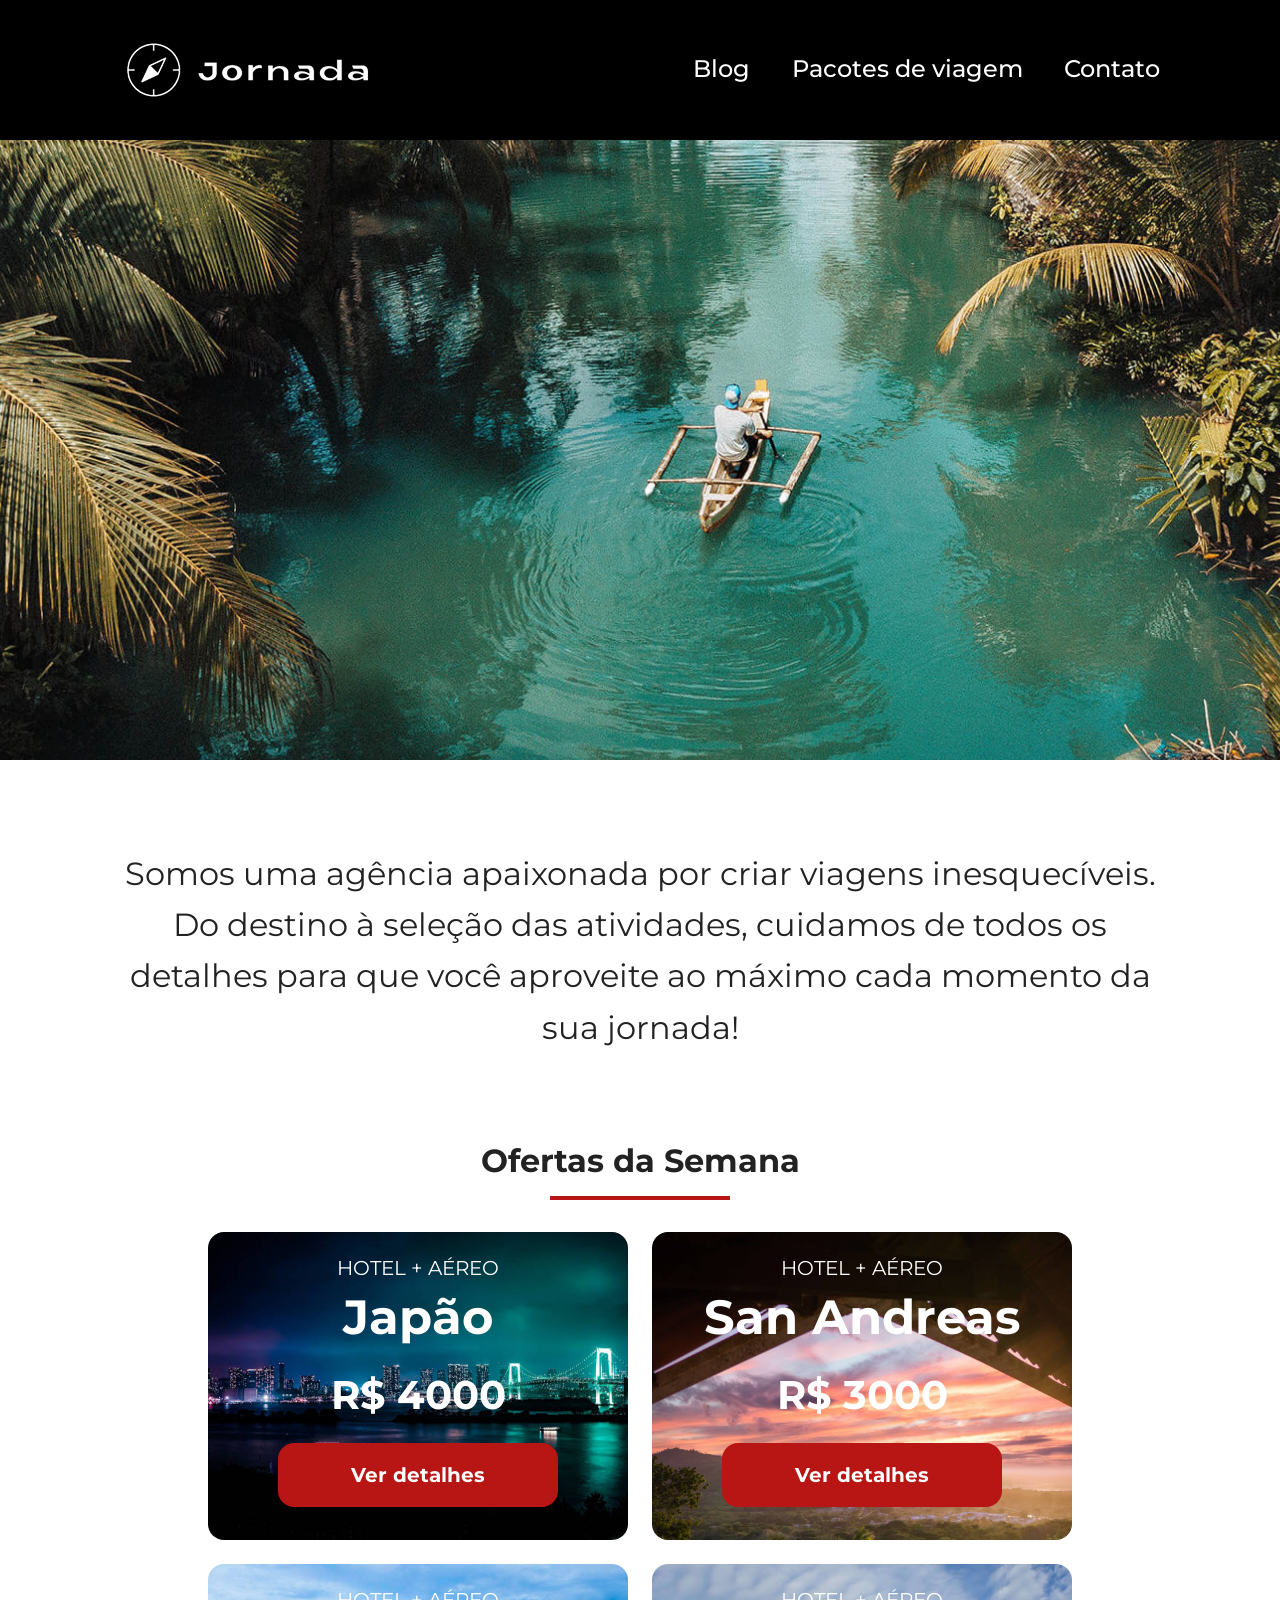
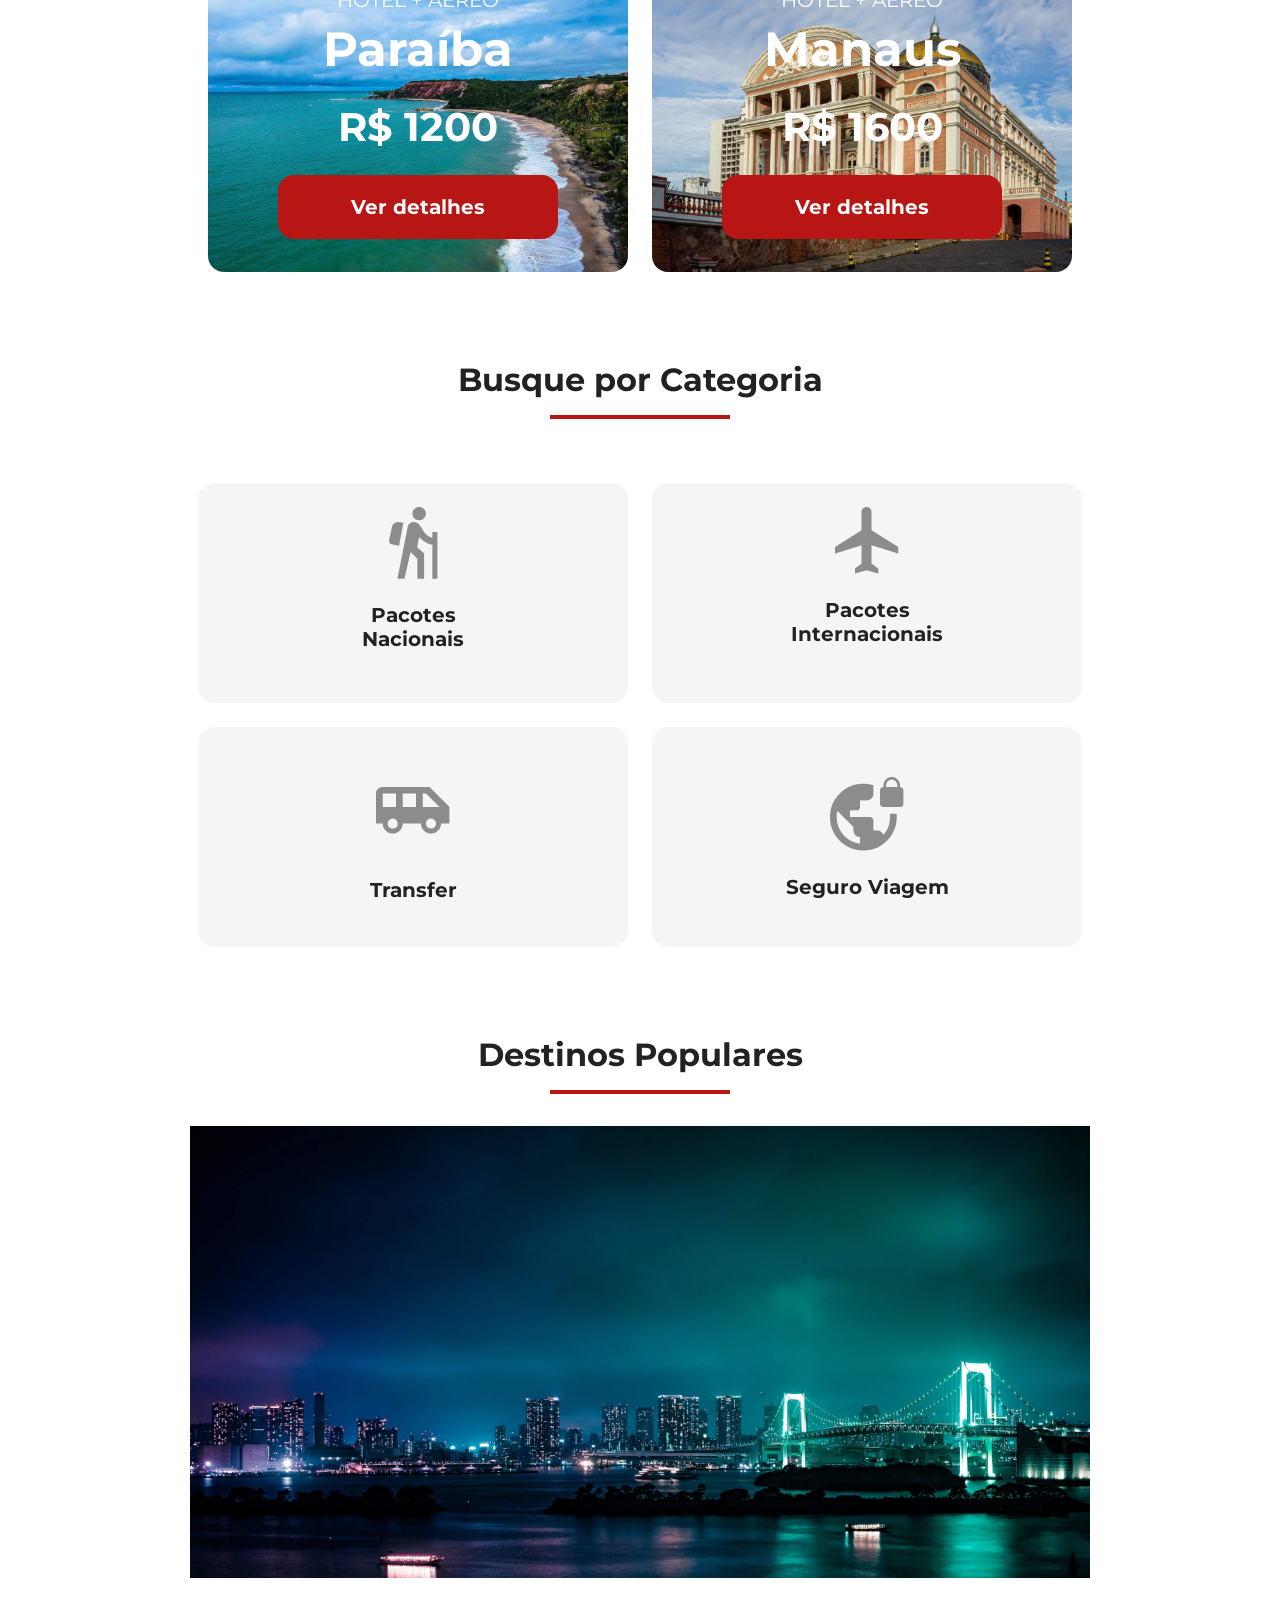
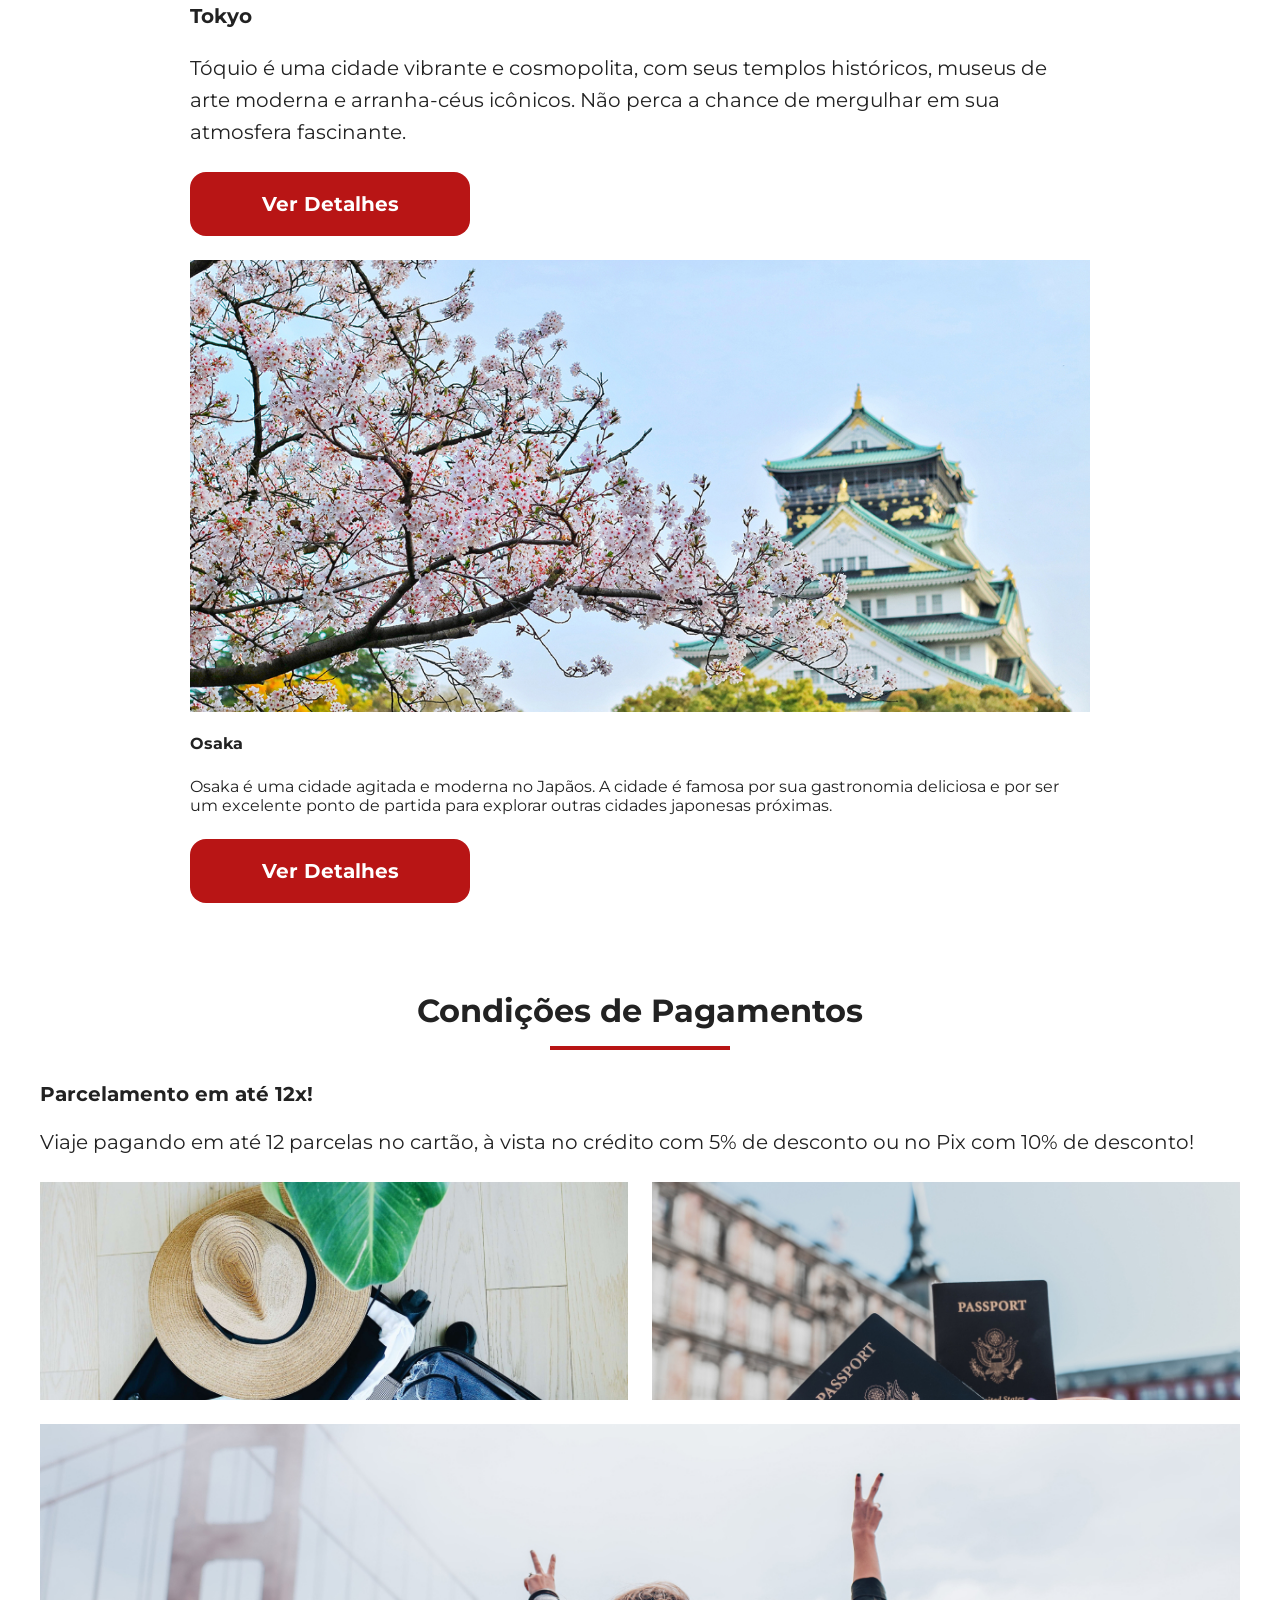
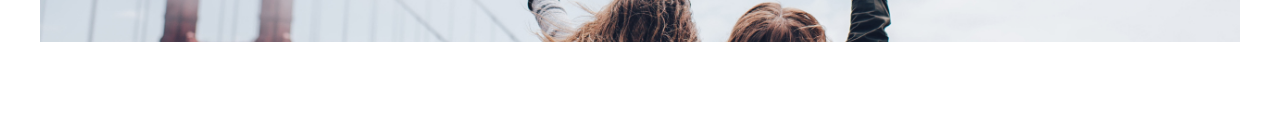
==== index.html @ da696dd9 "Finaliza sessao de pagamentos" ====
<!doctype html>
<html lang="pt-BR">
  <head>
    <meta charset="UTF-8" />
    <meta name="viewport" content="width=device-width, initial-scale=1.0" />
    <link rel="stylesheet" href="css/style.css" />
    <title>Jornada Viagens</title>
  </head>
  <body>
    <header class="main-header">
      <a class="logo" href="index.html" title="Voltar para a página inicial">
        <img
          class="img-mobile"
          src="img/bussola-jornada-branco.png"
          alt="Bussola do logo Jornada Viagens na cor branca"
        />
        <img
          class="img-desktop"
          src="img/bussola-texto-jornada-branco.png"
          alt="Logo Jornada Viagens na cor branca"
        />
      </a>
      <div class="navigation-menu">
        <label for="menu">
          <img src="img/menu.png" alt="Menu" />
        </label>
        <input type="checkbox" name="openMenu" id="menu" hidden />
        <nav>
          <ul class="list-links">
            <li>
              <a href="blog.html" target="_blank" title="Acessar Blog">Blog</a>
            </li>
            <li>
              <a
                href="pacotes.html"
                target="_blank"
                title="Acessar pacotes de viagem"
                >Pacotes de viagem</a
              >
            </li>
            <li>
              <a href="contato.html" target="_blank" title="Acessar Contato"
                >Contato</a
              >
            </li>
          </ul>
        </nav>
      </div>
    </header>
    <section class="hero">
      <div class="hero-img"></div>
      <h2>
        Somos uma agência apaixonada por criar viagens inesquecíveis. Do destino
        à seleção das atividades, cuidamos de todos os detalhes para que você
        aproveite ao máximo cada momento da sua jornada!
      </h2>
    </section>
    <section class="offers">
      <div class="section-title">
        <h2>Ofertas da Semana</h2>
        <hr />
      </div>
      <div class="offers-card">
        <article class="card japao">
          <header>
            <p>hotel + aéreo</p>
            <h3>Japão <br /><span>R$ 4000</span></h3>
          </header>
          <footer>
            <a href="#" class="button">Ver detalhes</a>
          </footer>
        </article>
        <article class="card san-andreas">
          <header>
            <p>hotel + aéreo</p>
            <h3>San Andreas <br /><span>R$ 3000</span></h3>
          </header>
          <footer>
            <a href="#" class="button">Ver detalhes</a>
          </footer>
        </article>
        <article class="card paraiba">
          <header>
            <p>hotel + aéreo</p>
            <h3>Paraíba <br /><span>R$ 1200</span></h3>
          </header>
          <footer>
            <a href="#" class="button">Ver detalhes</a>
          </footer>
        </article>
        <article class="card manaus">
          <header>
            <p>hotel + aéreo</p>
            <h3>Manaus <br /><span>R$ 1600</span></h3>
          </header>
          <footer>
            <a href="#" class="button">Ver detalhes</a>
          </footer>
        </article>
      </div>
    </section>
    <section class="categories">
      <div class="section-title">
        <h2>Busque por Categoria</h2>
        <hr />
      </div>
      <div class="categories-card">
        <a
          href="#"
          class="card"
          target="_blank"
          title="Busque pela categoria Pacotes Nacionais"
        >
          <img
            src="img/card-pacotes-nacionais.png"
            alt="Pessoa fazendo tracking"
          />
          <h3 class="content-title">Pacotes <br />Nacionais</h3>
        </a>
        <a
          href="#"
          class="card"
          target="_blank"
          title="Busque pela categoria Pacotes Internacionais"
        >
          <img src="img/card-pacotes-internacionais.png" alt="" />
          <h3 class="content-title">Pacotes <br />Internacionais</h3>
        </a>
        <a
          href="#"
          class="card single-line transfer"
          target="_blank"
          title="Busque pela categoria Transfer"
        >
          <img src="img/card-transfer.png" alt="" />
          <h3 class="content-title">Transfer</h3>
        </a>
        <a
          href="#"
          class="card single-line"
          target="_blank"
          title="Busque pela categoria Seguro Viagem"
        >
          <img src="img/card-seguro-viagem.png" alt="" />
          <h3 class="content-title">Seguro Viagem</h3>
        </a>
      </div>
    </section>
    <section class="destinations">
      <div class="section-title">
        <h2>Destinos Populares</h2>
        <hr />
      </div>
      <div class="destination-items">
        <article class="item tokyo">
          <header>
            <div class="img-item"></div>
            <h4 class="content-title">Tokyo</h4>
          </header>
          <p class="content-text">
            Tóquio é uma cidade vibrante e cosmopolita, com seus templos
            históricos, museus de arte moderna e arranha-céus icônicos. Não
            perca a chance de mergulhar em sua atmosfera fascinante.
          </p>
          <footer>
            <a
              href="#"
              class="button"
              target="_blank"
              title="Veja mais detalhesa aqui"
              >Ver Detalhes</a
            >
          </footer>
        </article>
        <article class="item osaka">
          <header>
            <div class="img-item"></div>
            <h4>Osaka</h4>
          </header>
          <p>
            Osaka é uma cidade agitada e moderna no Japãos. A cidade é famosa
            por sua gastronomia deliciosa e por ser um excelente ponto de
            partida para explorar outras cidades japonesas próximas.
          </p>
          <footer>
            <a
              href="#"
              class="button"
              target="_blank"
              title="Veja mais detalhesa aqui"
              >Ver Detalhes</a
            >
          </footer>
        </article>
      </div>
    </section>
    <section class="payments">
      <div class="section-title">
        <h2>Condições de Pagamentos</h2>
        <hr />
      </div>
      <div class="content-container">
        <div class="text-content">
          <h3 class="content-title">Parcelamento em até 12x!</h3>
          <p class="content-text">
            Viaje pagando em até 12 parcelas no cartão, à vista no crédito com
            5% de desconto ou no Pix com 10% de desconto!
          </p>
        </div>
        <div class="image-gallery">
          <div class="image first"></div>
          <div class="image second"></div>
          <div class="image thirdy colspan-2"></div>
        </div>
      </div>
    </section>
  </body>
</html>
---- css/style.css ----
@import url(global.css);
@import url(header.css);
@import url(hero.css);
@import url(offers.css);
@import url(category.css);
@import url(destination.css);
@import url(payments.css);
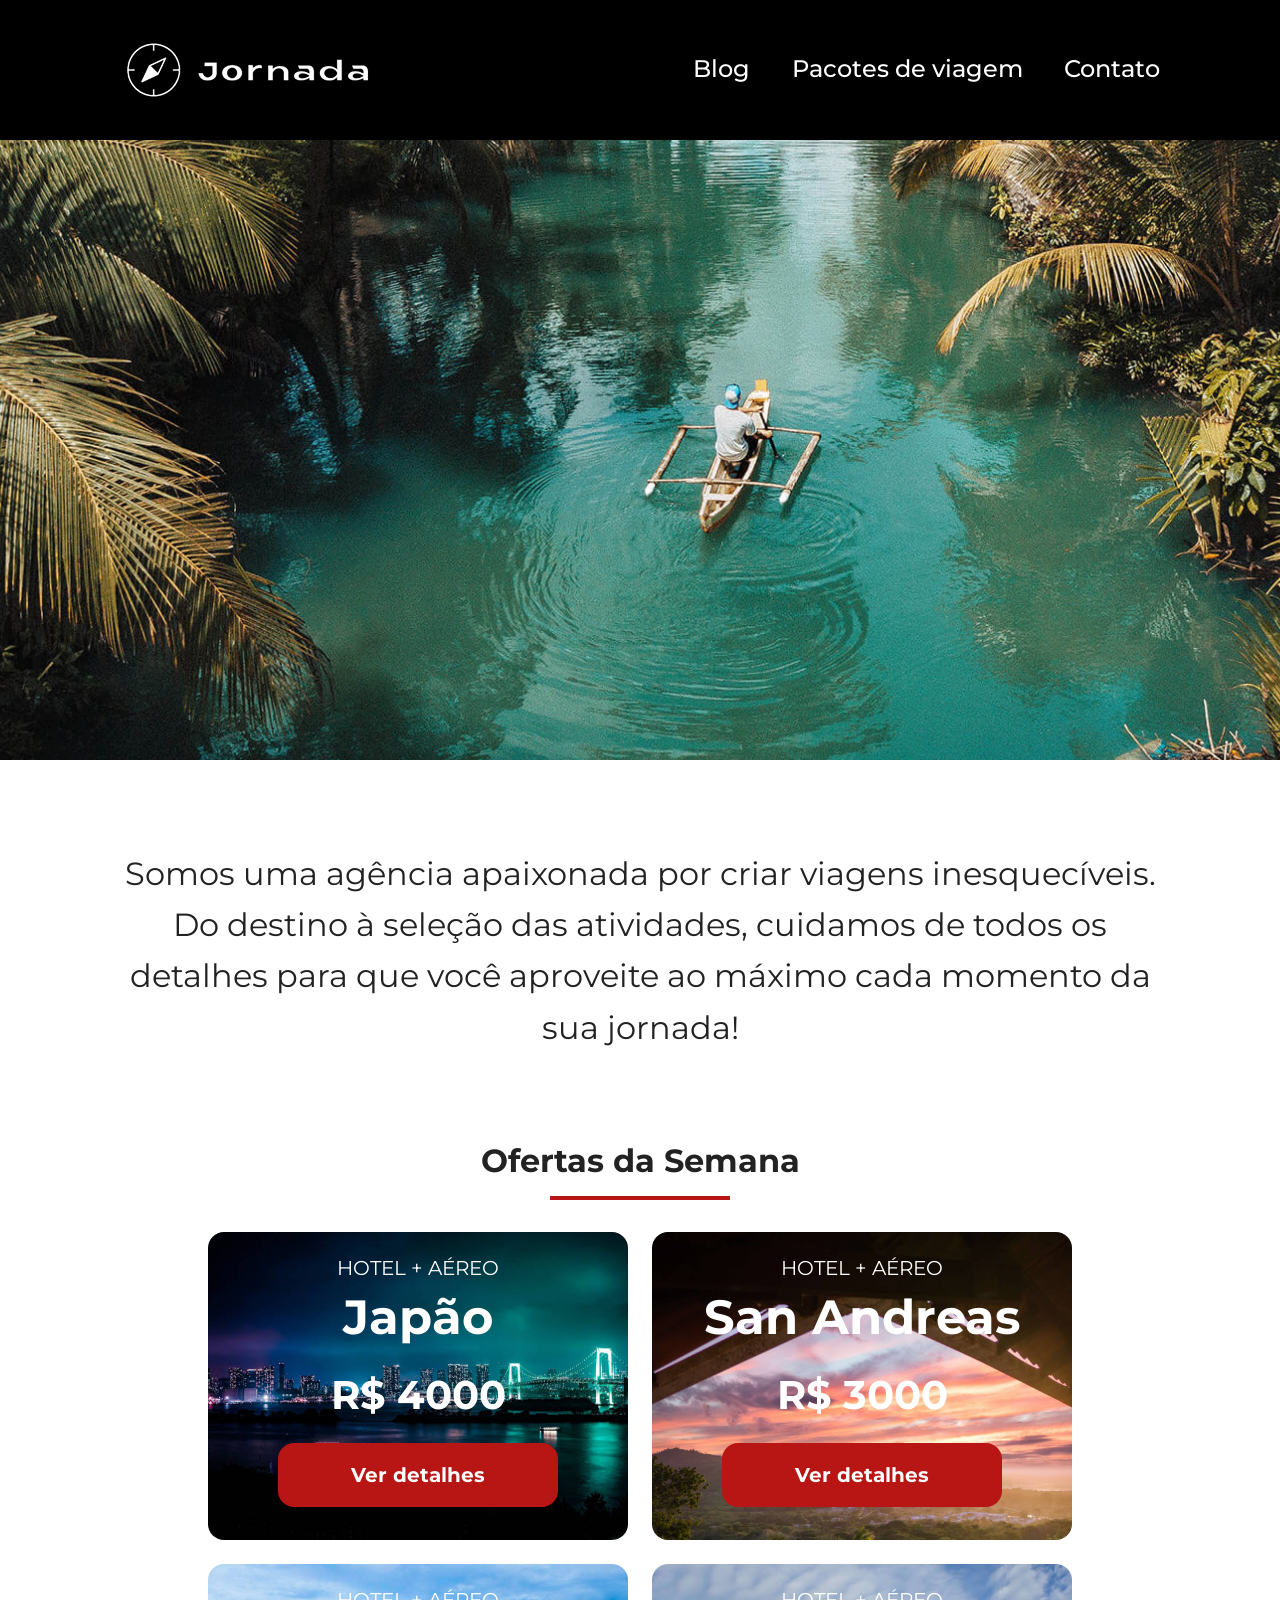
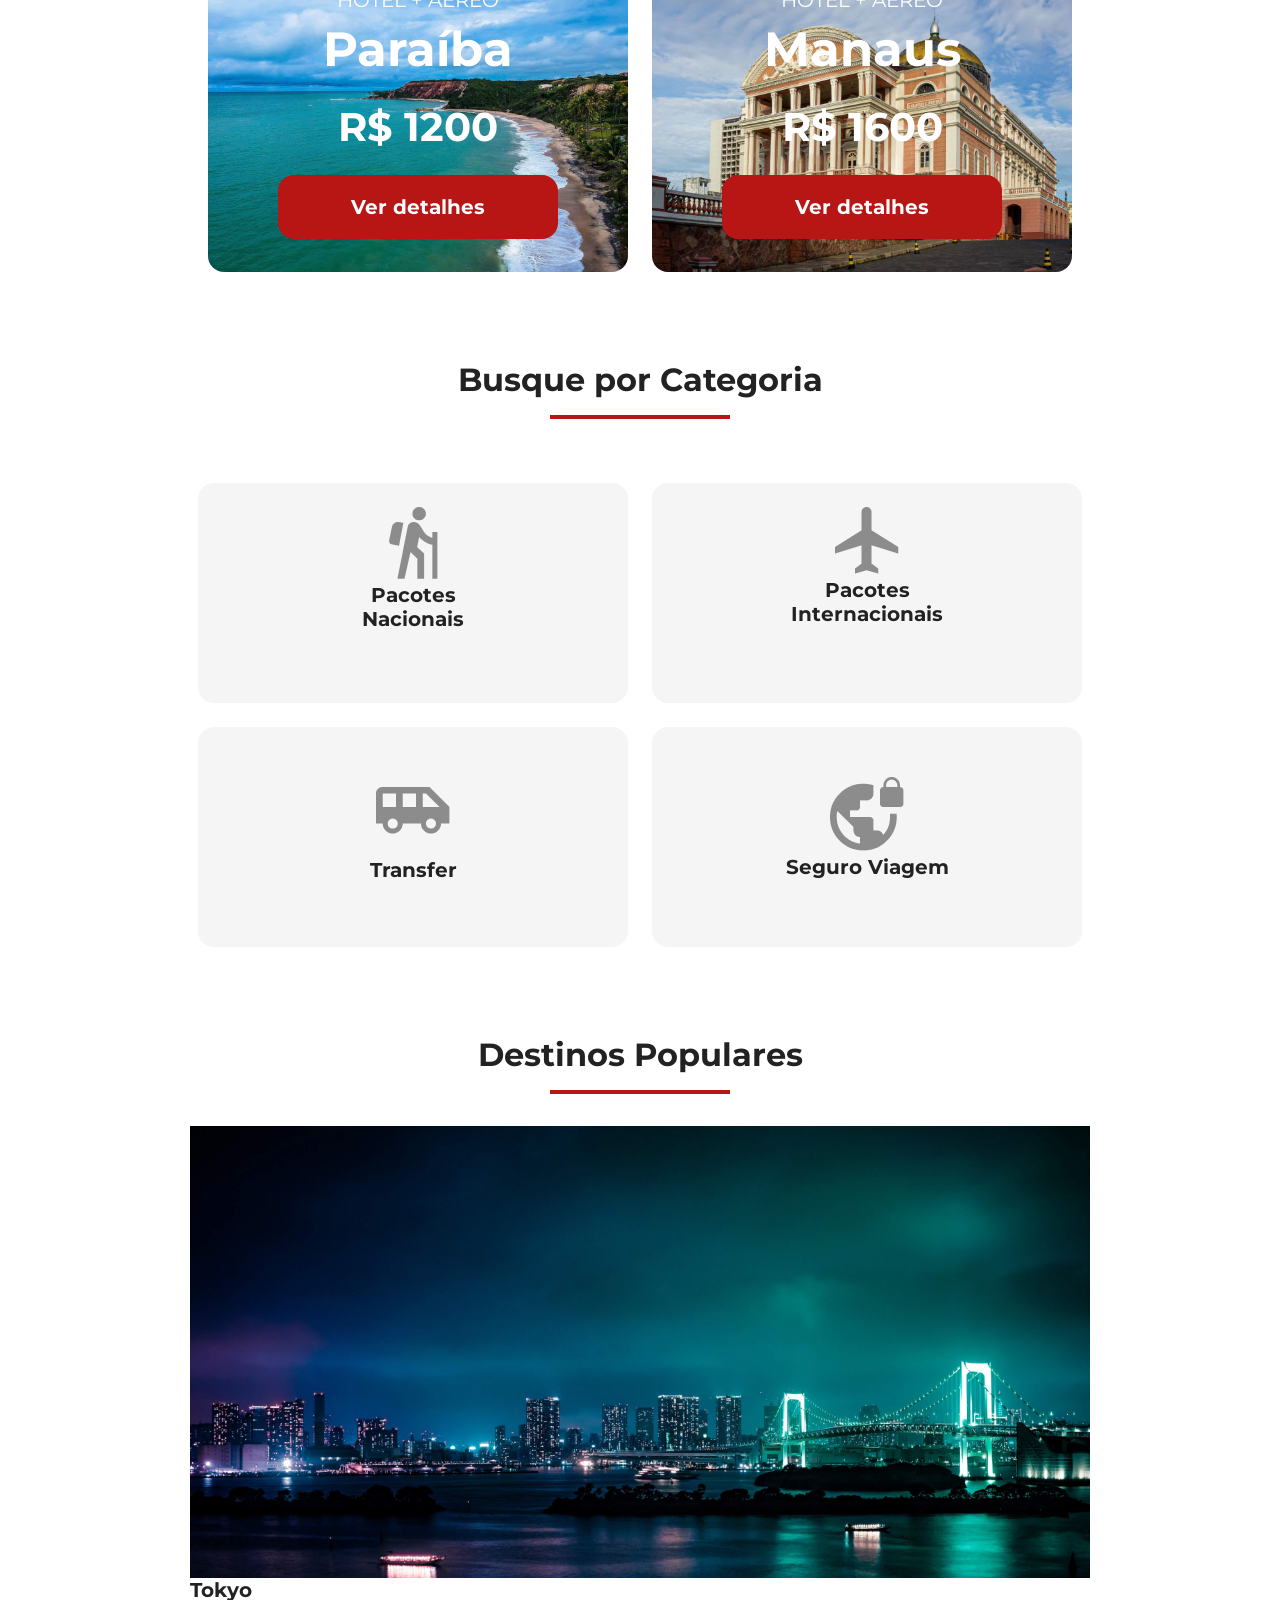
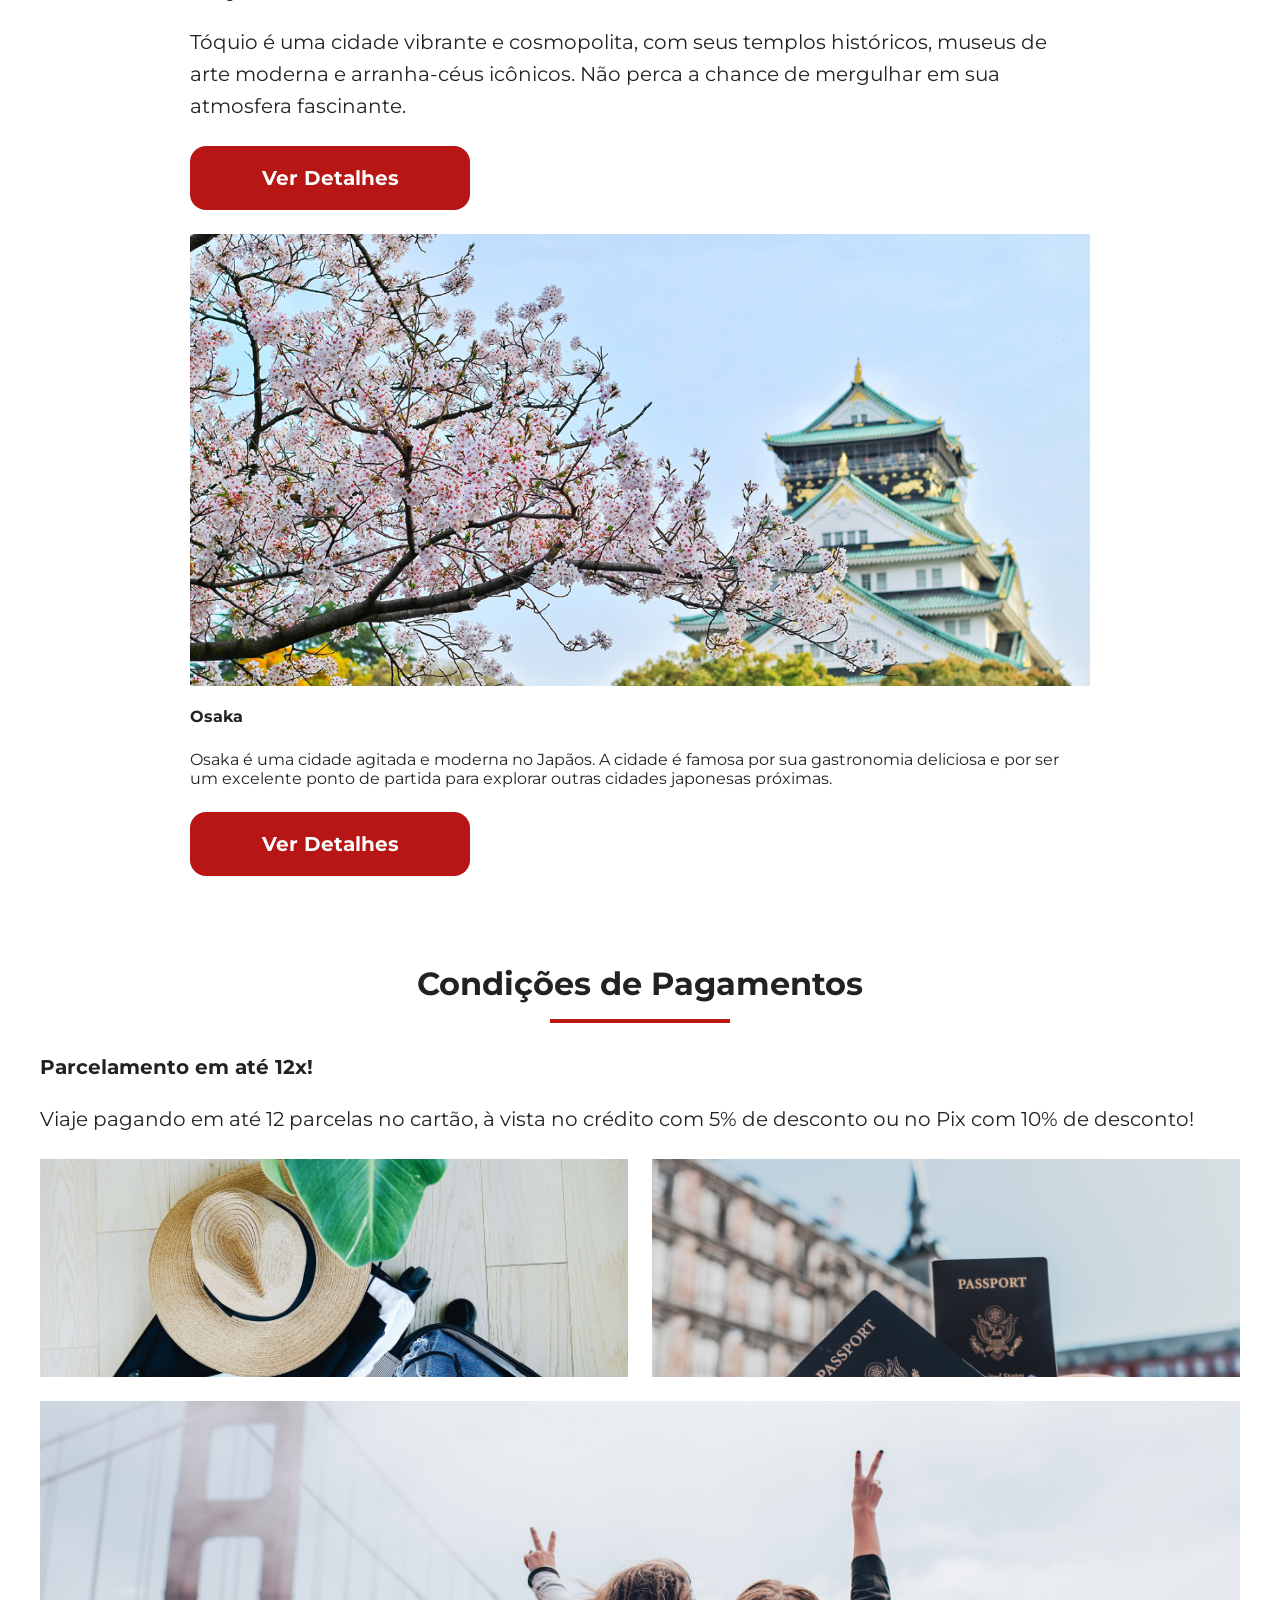
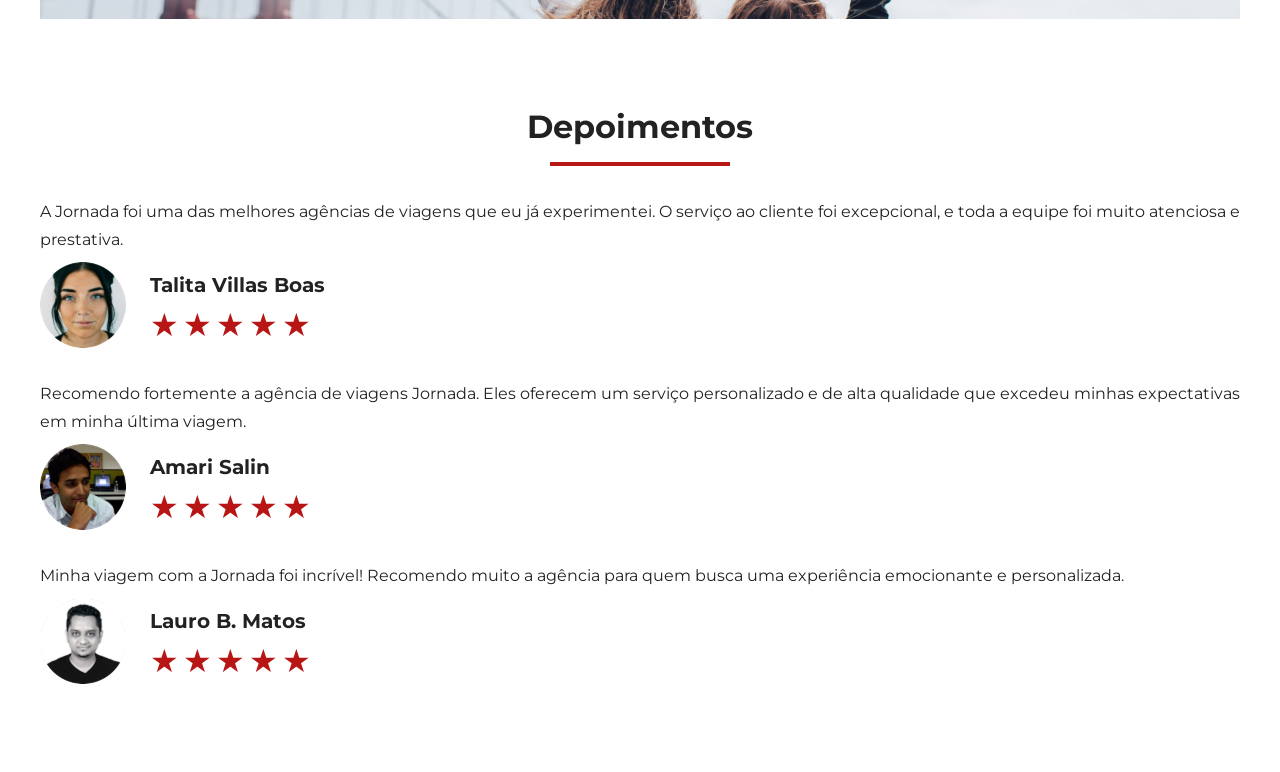
==== commit 3fa5b155: "Finaliza estilos do mobile" ====
--- a/index.html
+++ b/index.html
@@ -214,5 +214,73 @@
         </div>
       </div>
     </section>
+    <section class="testimonials">
+      <div class="section-title">
+        <h2>Depoimentos</h2>
+        <hr />
+      </div>
+      <div class="testimonials-container">
+        <article>
+          <header>
+            <p>A Jornada foi uma das melhores agências de viagens que eu já experimentei. 
+              O serviço ao cliente foi excepcional, e toda a equipe foi muito atenciosa e 
+              prestativa.</p>
+          </header>
+          <footer>
+            <img src="./img/avatar-talita.jpg" alt="imagem da cliente Talita Villas Boas">
+            <div class="profile-content">
+              <h4>Talita Villas Boas</h4>
+              <div class="rating">
+                <span class="star">★</span>
+                <span class="star">★</span>
+                <span class="star">★</span>
+                <span class="star">★</span>
+                <span class="star">★</span>
+              </div>
+            </div>
+          </footer>
+        </article>
+        <article>
+          <header>
+            <p>Recomendo fortemente a agência de viagens Jornada. 
+              Eles oferecem um serviço personalizado e 
+              de alta qualidade que excedeu minhas expectativas em minha última viagem.</p>
+          </header>
+          <footer>
+            <img src="./img/avatar-amari.jpg" alt="imagem da cliente Amari Salin">
+            <div class="profile-content">
+              <h4>Amari Salin</h4>
+              <div class="rating">
+                <span class="star">★</span>
+                <span class="star">★</span>
+                <span class="star">★</span>
+                <span class="star">★</span>
+                <span class="star">★</span>
+              </div>
+            </div>
+          </footer>
+        </article>
+        <article>
+          <header>
+            <p>Minha viagem com a Jornada foi incrível! 
+              Recomendo muito a agência para quem busca uma experiência emocionante e personalizada.</p>
+          </header>
+          <footer>
+            <img src="./img/avatar-lauro.jpg" alt="imagem da cliente Lauro B. Matos">
+            <div class="profile-content">
+              <h4>Lauro B. Matos</h4>
+              <div class="rating">
+                <span class="star">★</span>
+                <span class="star">★</span>
+                <span class="star">★</span>
+                <span class="star">★</span>
+                <span class="star">★</span>
+              </div>
+            </div>
+          </footer>
+        </article>
+        
+      </div>
+    </section>
   </body>
 </html>
--- a/css/style.css
+++ b/css/style.css
@@ -4,4 +4,5 @@
 @import url(offers.css);
 @import url(category.css);
 @import url(destination.css);
-@import url(payments.css);+@import url(payments.css);
+@import url(testimonials.css);
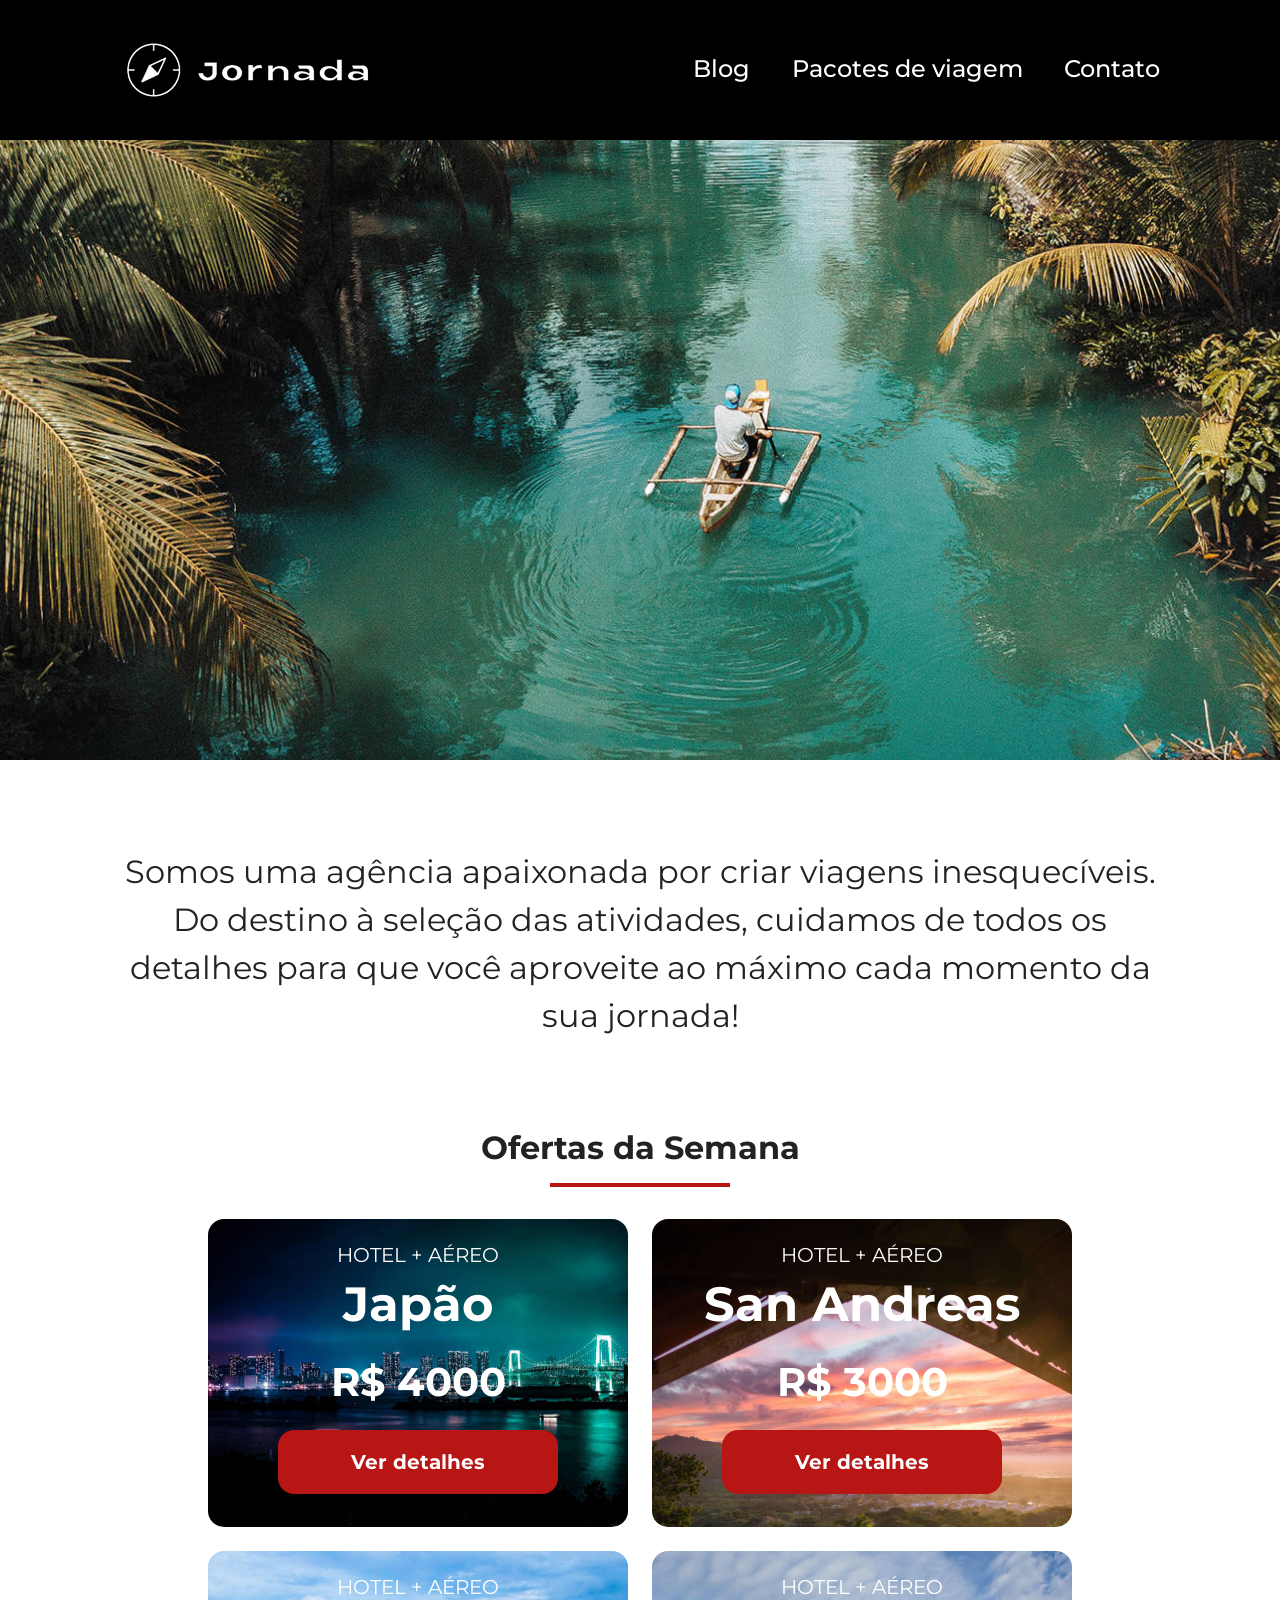
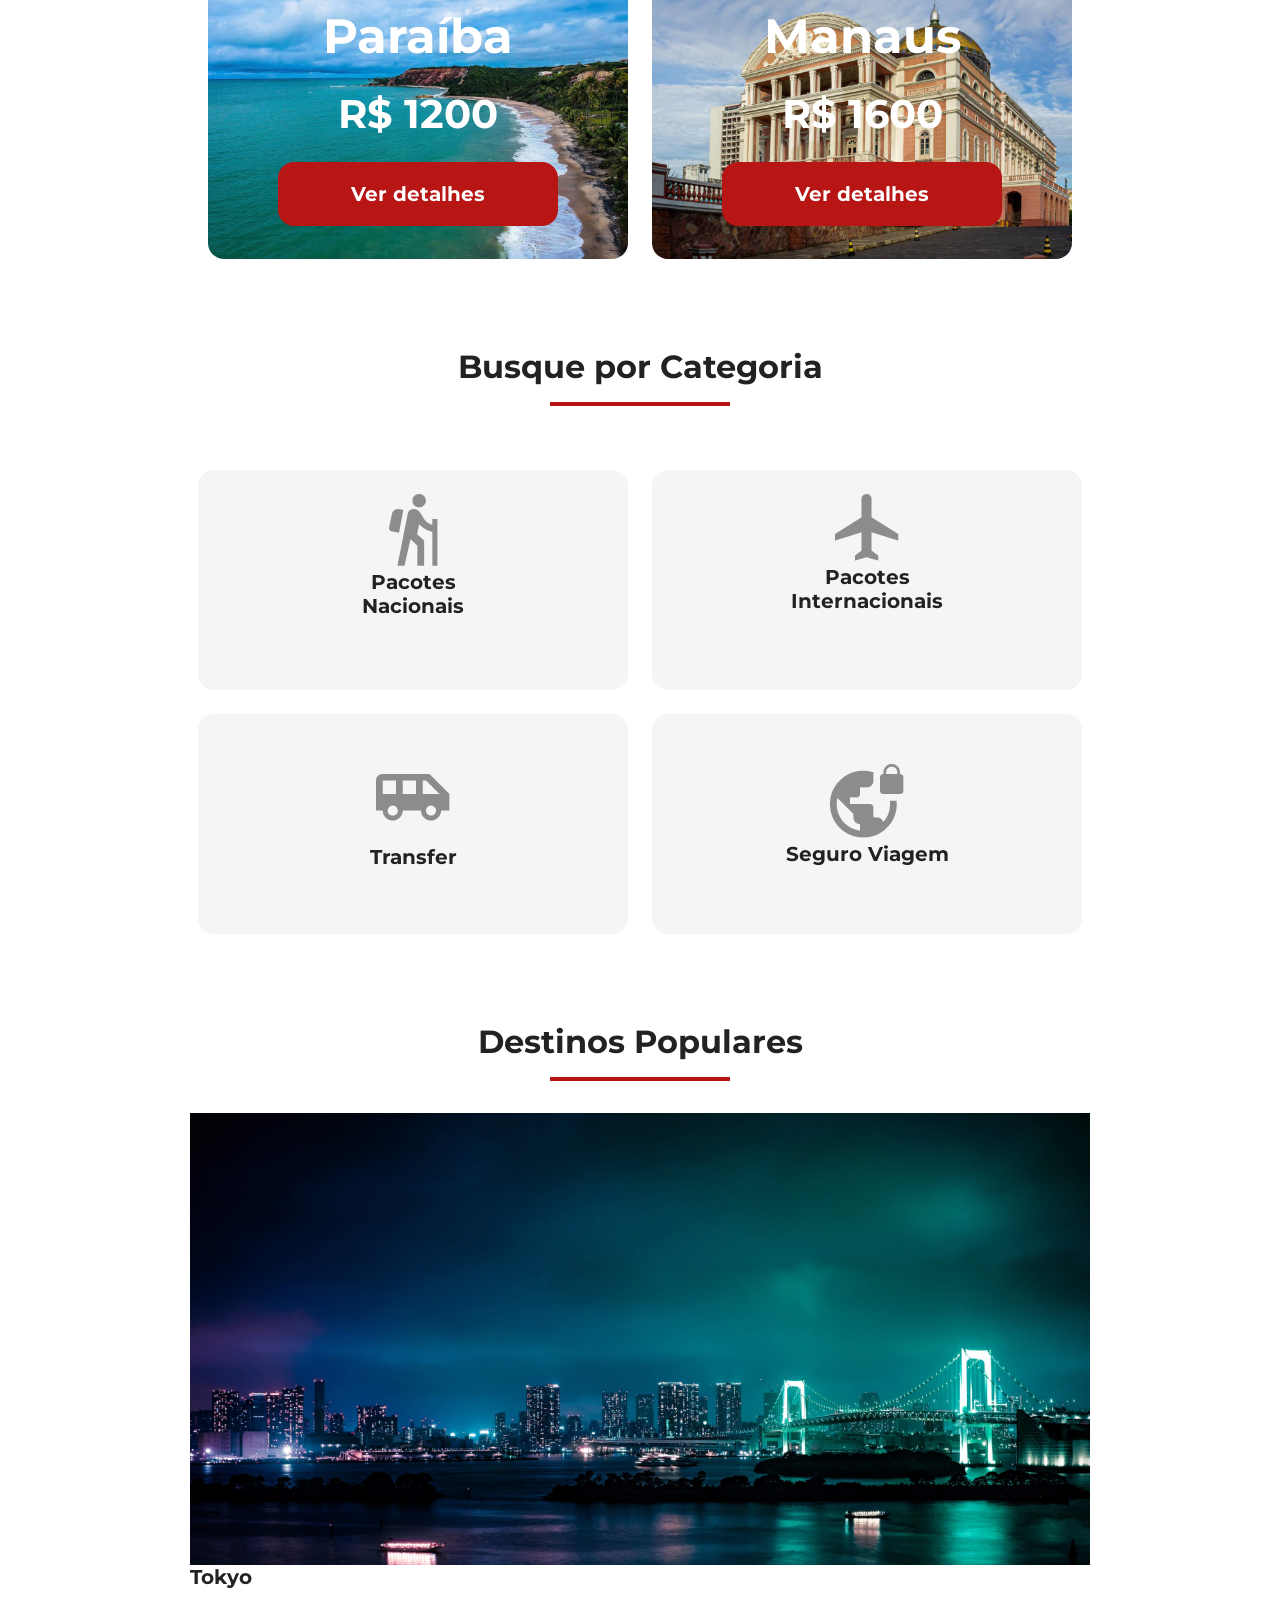
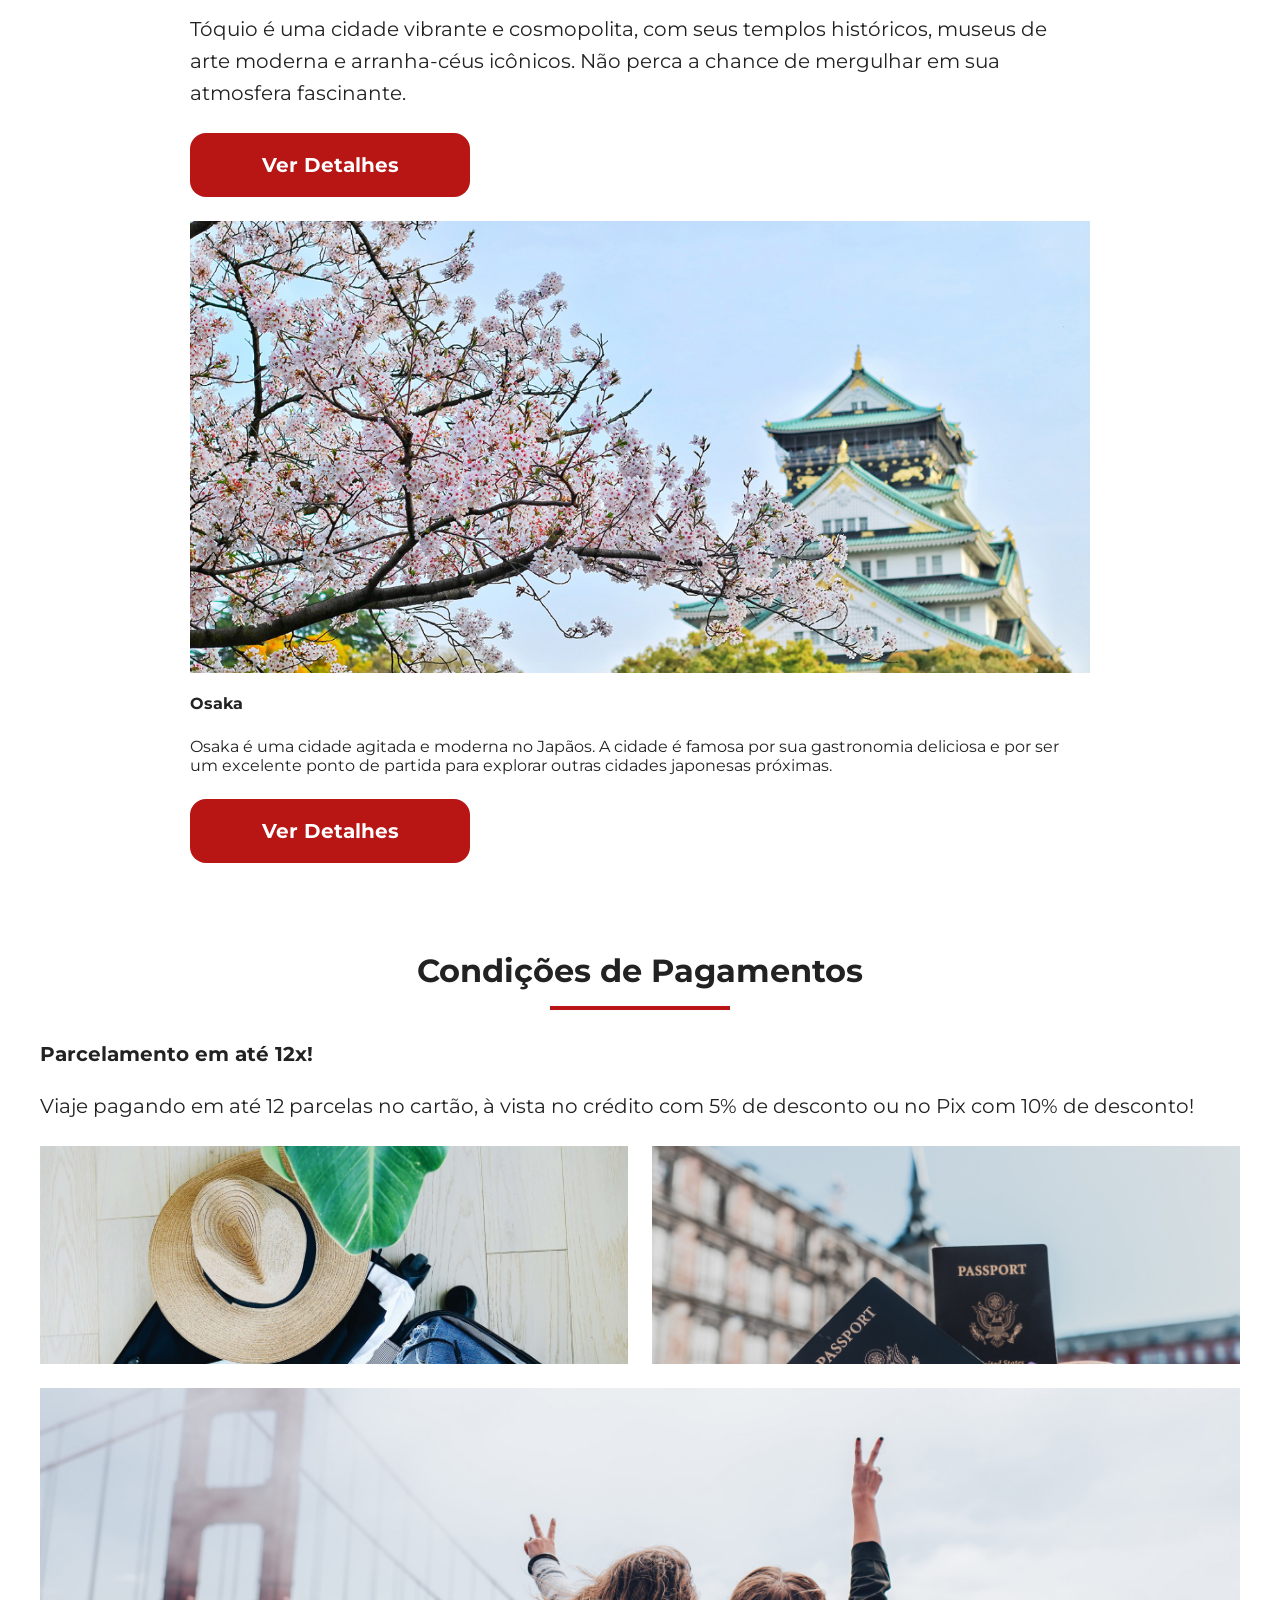
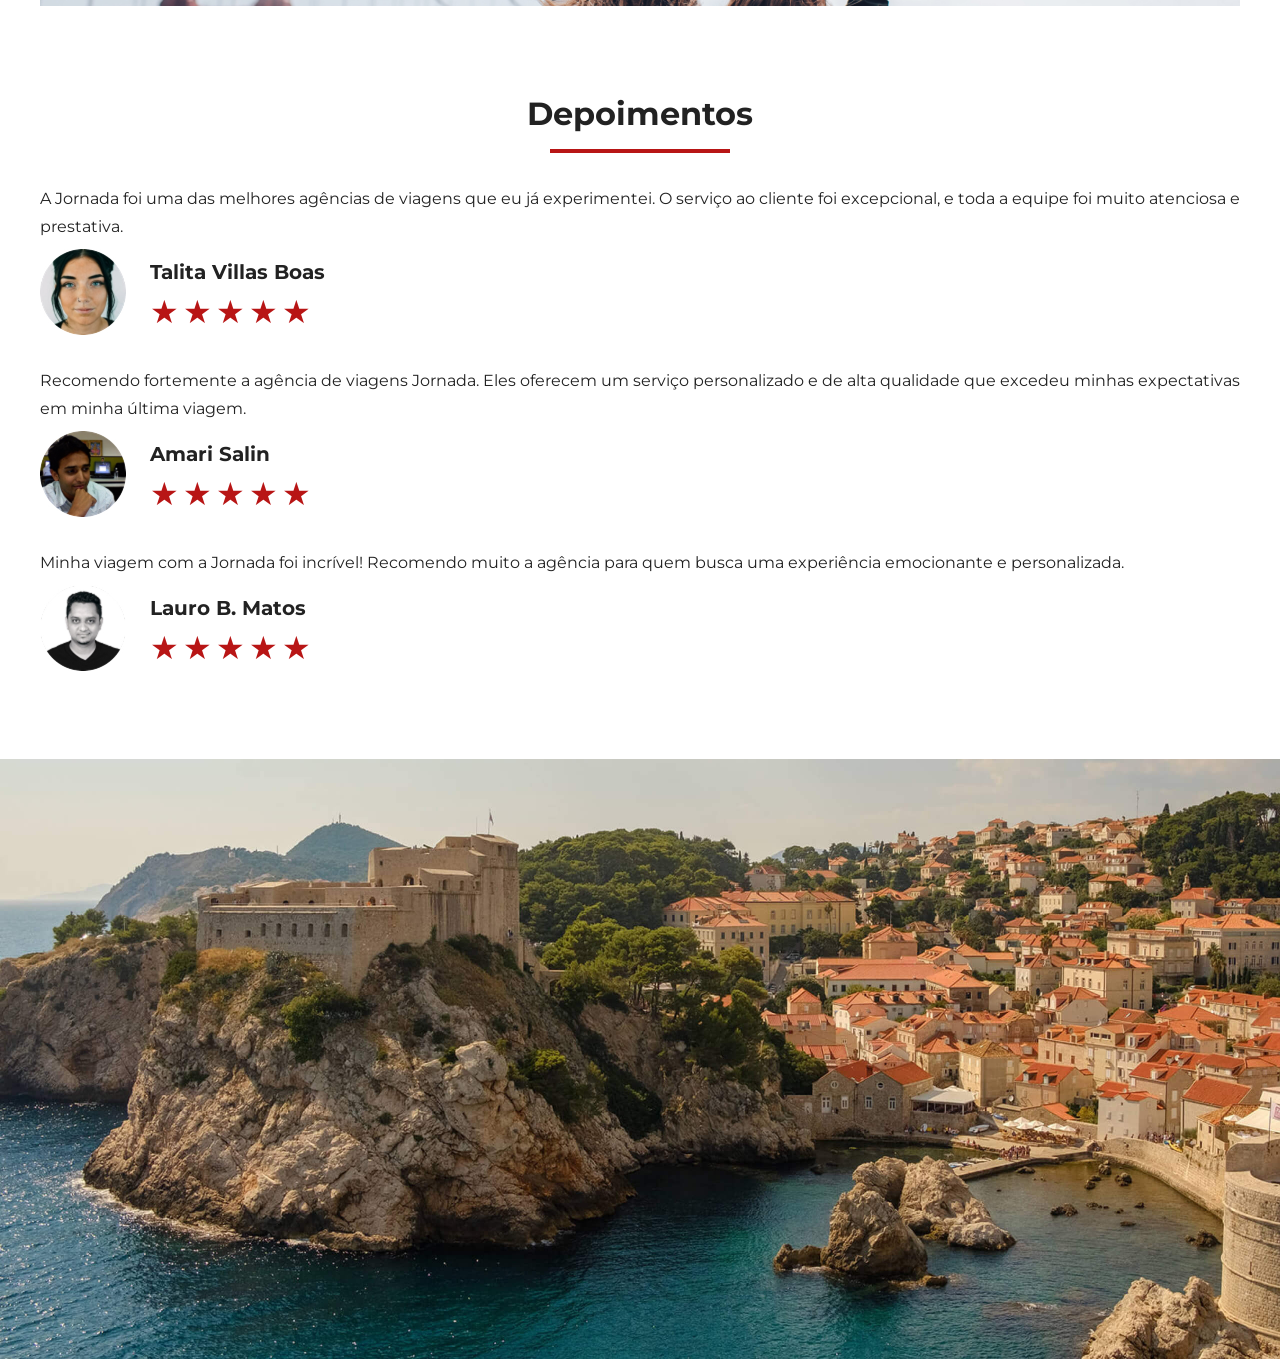
==== commit 4cb2516d: "Finaliza bottom hero" ====
--- a/index.html
+++ b/index.html
@@ -282,5 +282,8 @@
         
       </div>
     </section>
+    <section class="bottom-hero">
+      <div class="hero-img"></div>
+    </section>
   </body>
 </html>
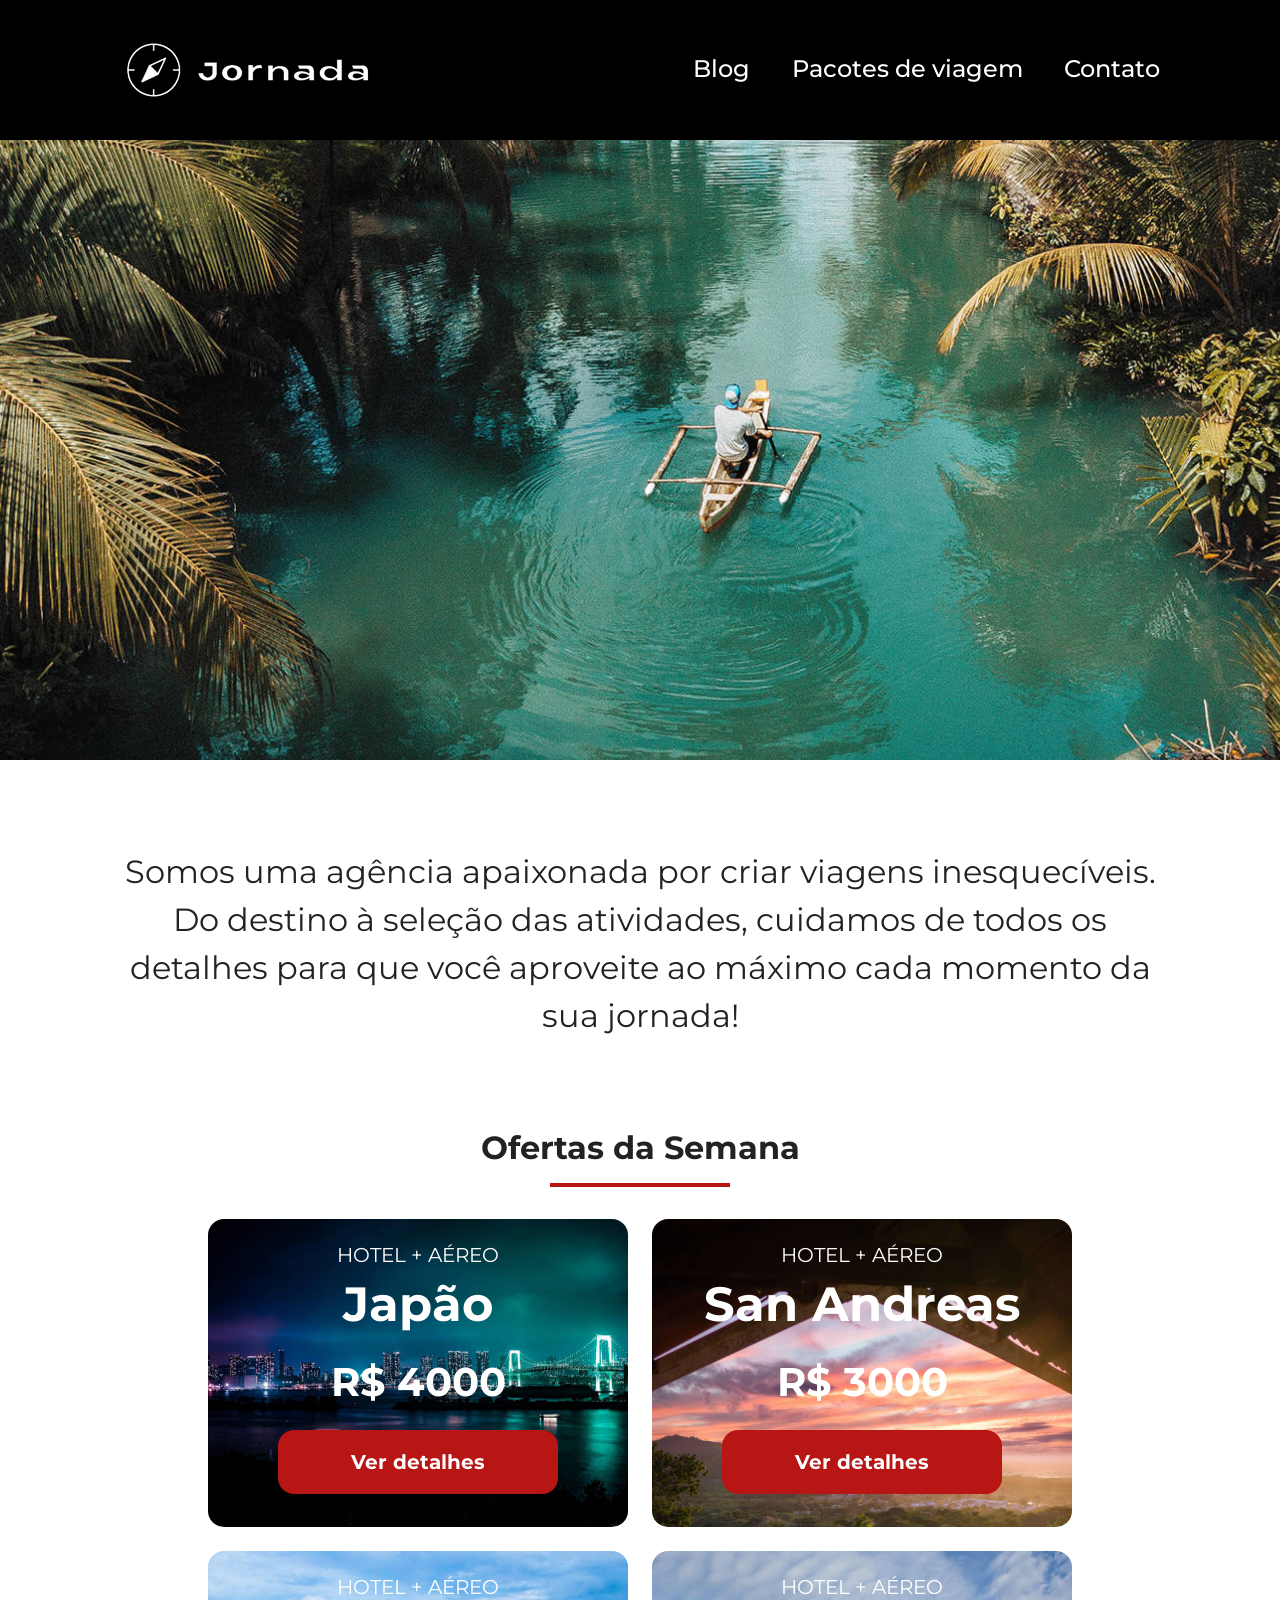
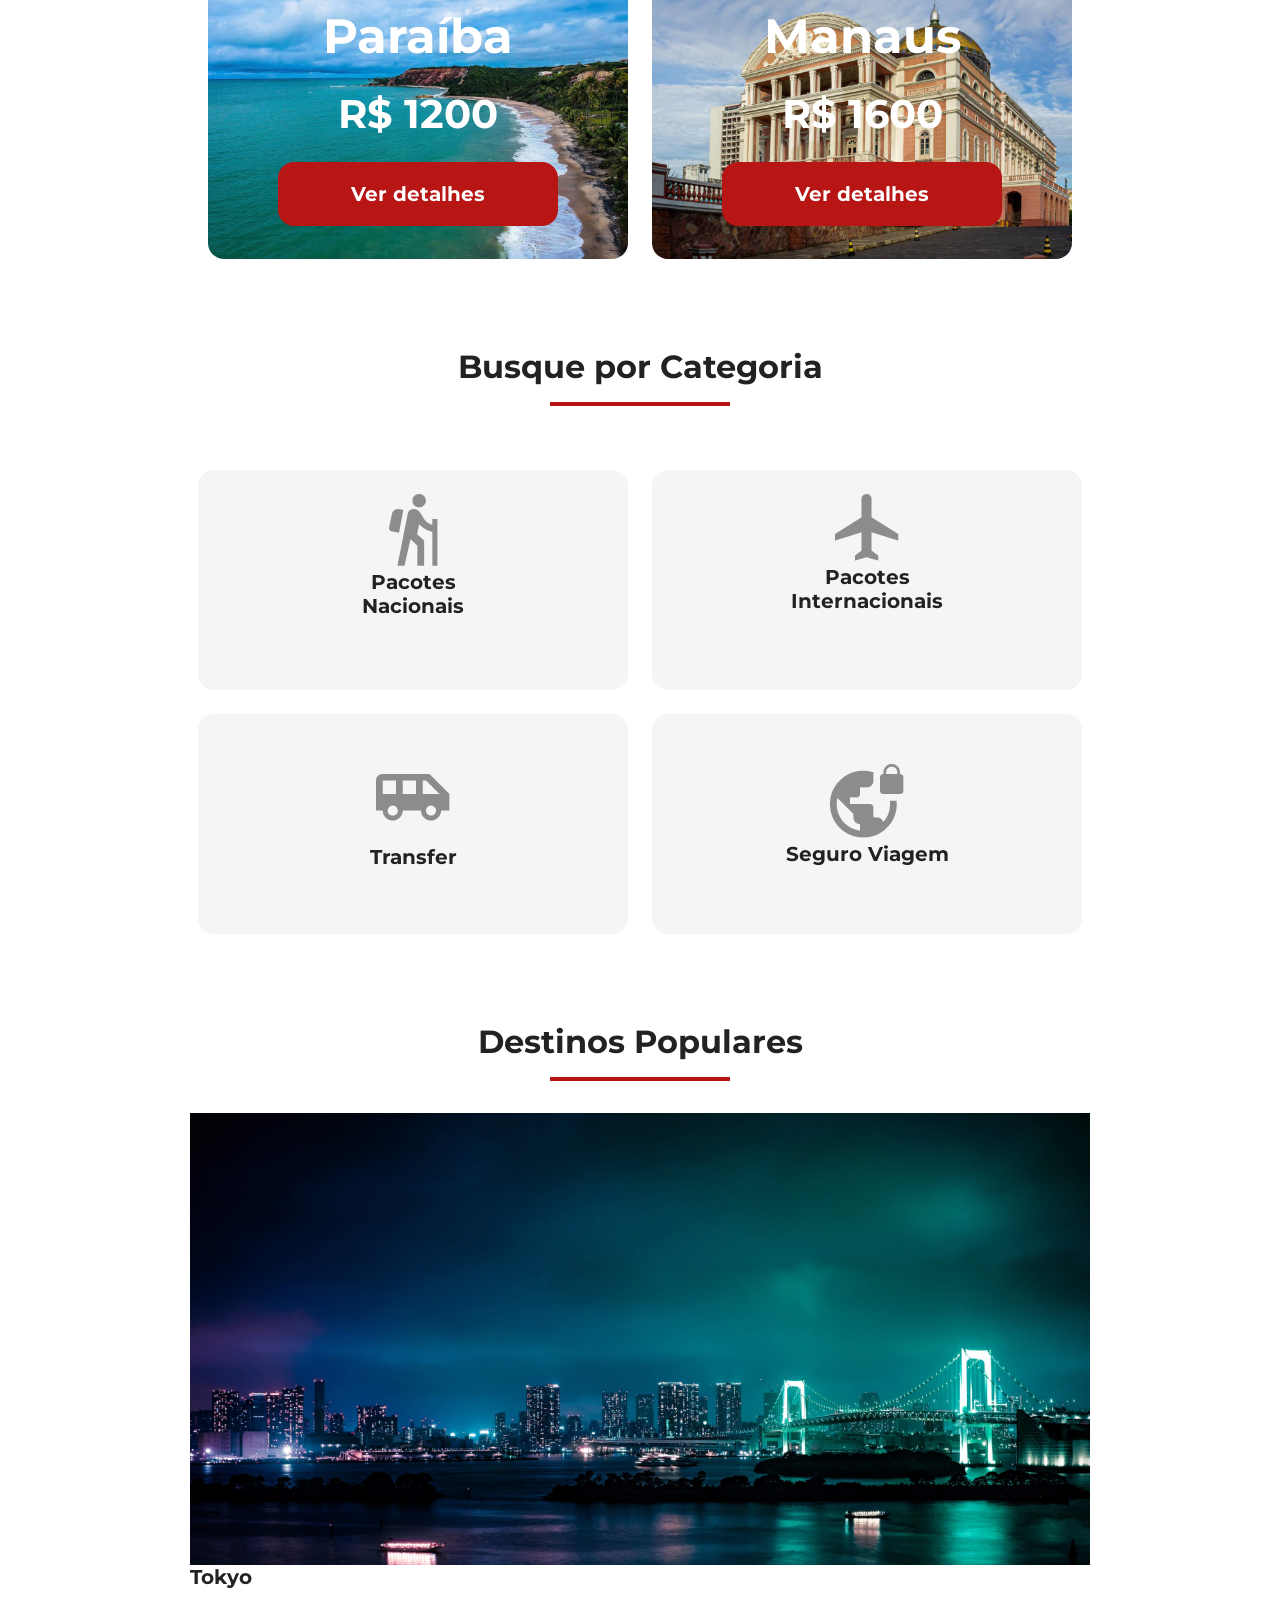
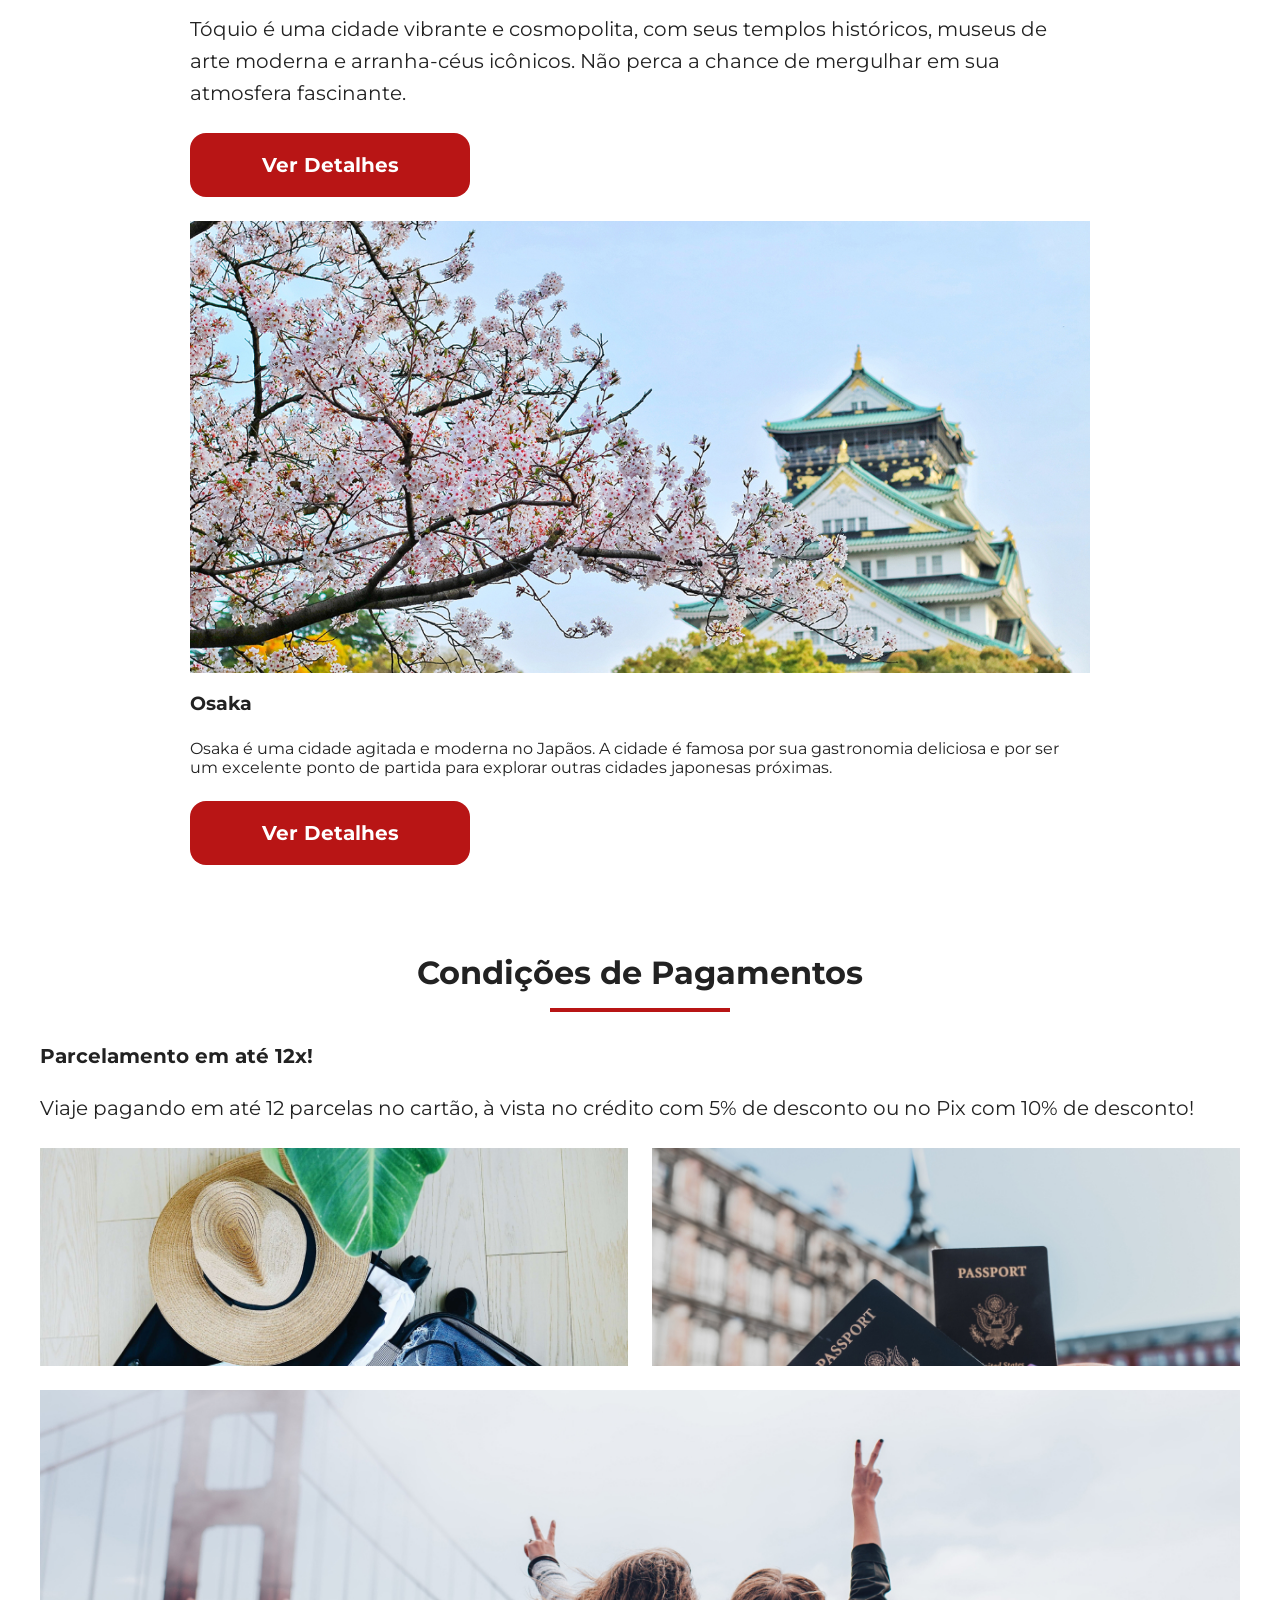
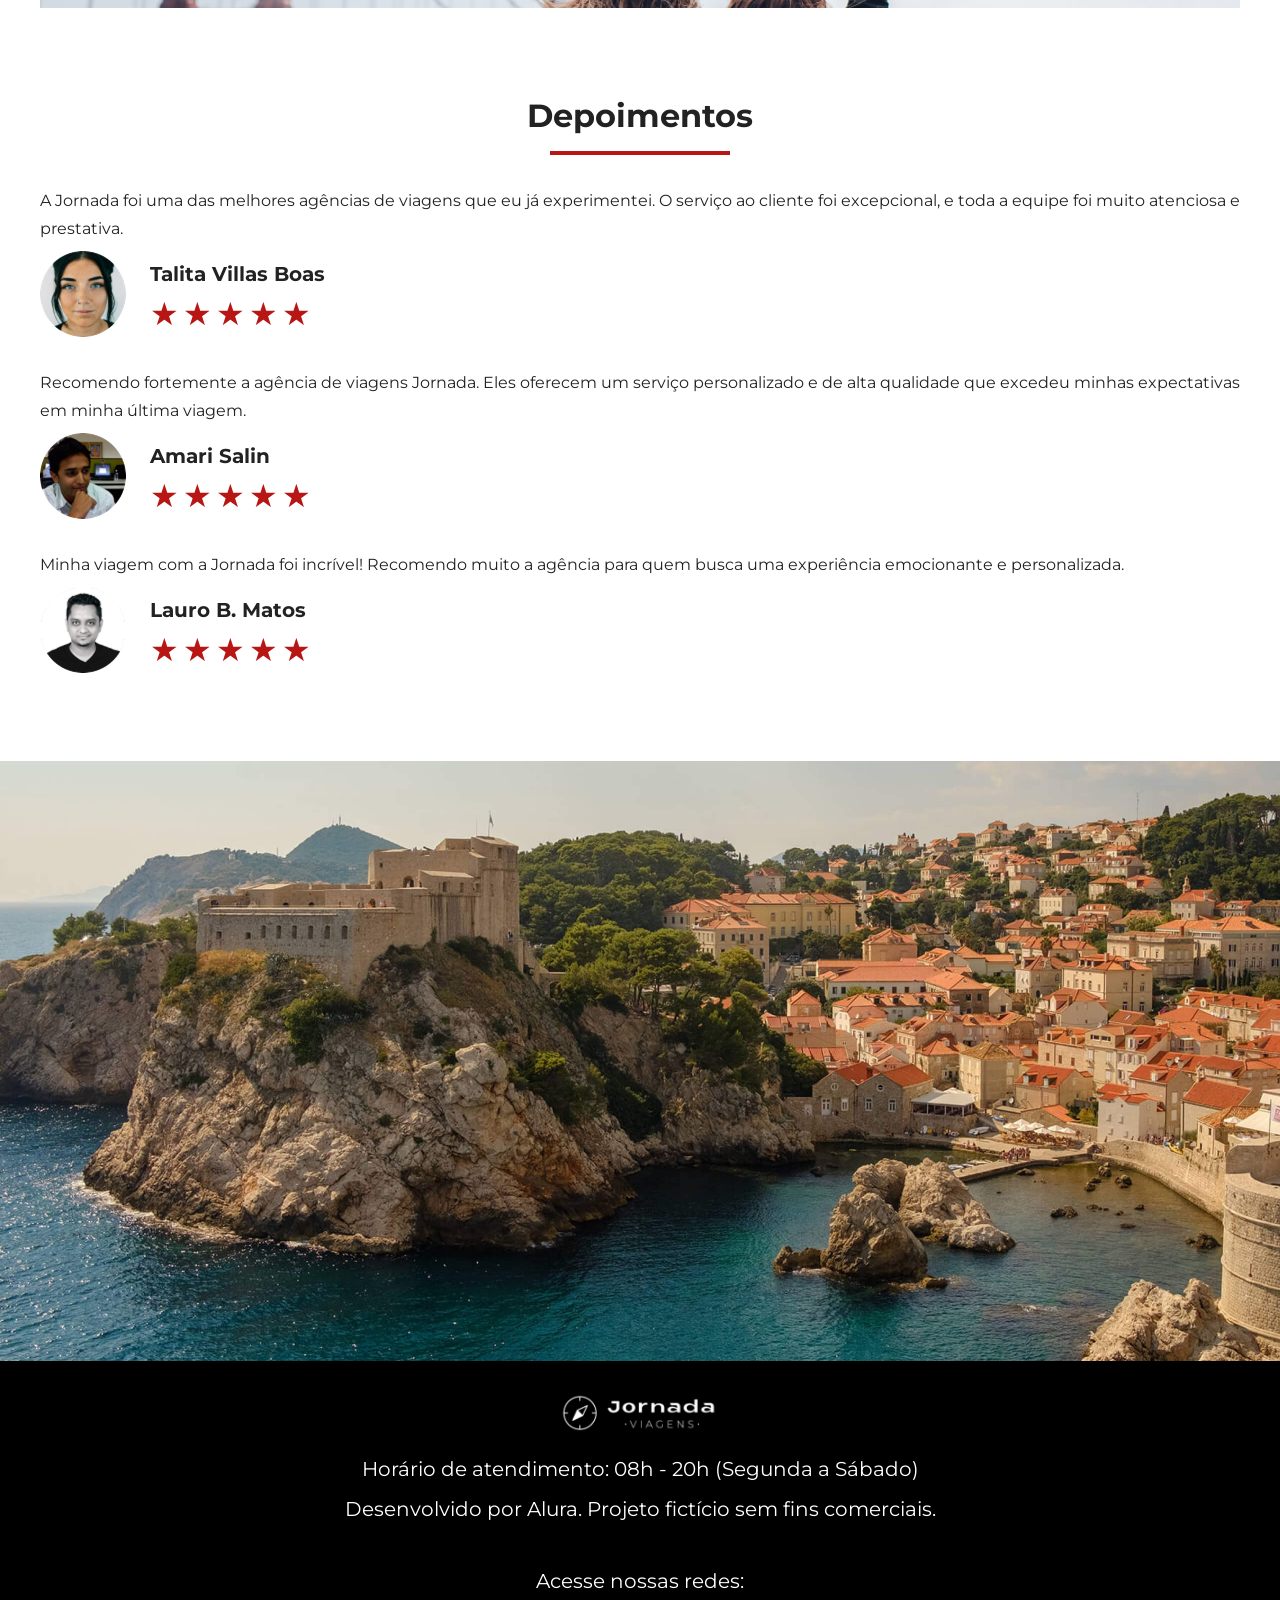
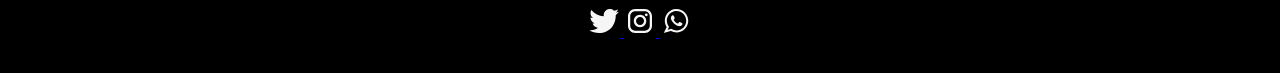
==== commit 7aca3d25: "Finaliza footer e adiciona melhorias de acessibilidade" ====
--- a/index.html
+++ b/index.html
@@ -155,7 +155,7 @@
         <article class="item tokyo">
           <header>
             <div class="img-item"></div>
-            <h4 class="content-title">Tokyo</h4>
+            <h3 class="content-title">Tokyo</h3>
           </header>
           <p class="content-text">
             Tóquio é uma cidade vibrante e cosmopolita, com seus templos
@@ -175,7 +175,7 @@
         <article class="item osaka">
           <header>
             <div class="img-item"></div>
-            <h4>Osaka</h4>
+            <h3>Osaka</h3>
           </header>
           <p>
             Osaka é uma cidade agitada e moderna no Japãos. A cidade é famosa
@@ -229,7 +229,7 @@
           <footer>
             <img src="./img/avatar-talita.jpg" alt="imagem da cliente Talita Villas Boas">
             <div class="profile-content">
-              <h4>Talita Villas Boas</h4>
+              <h3>Talita Villas Boas</h3>
               <div class="rating">
                 <span class="star">★</span>
                 <span class="star">★</span>
@@ -249,7 +249,7 @@
           <footer>
             <img src="./img/avatar-amari.jpg" alt="imagem da cliente Amari Salin">
             <div class="profile-content">
-              <h4>Amari Salin</h4>
+              <h3>Amari Salin</h3>
               <div class="rating">
                 <span class="star">★</span>
                 <span class="star">★</span>
@@ -268,7 +268,7 @@
           <footer>
             <img src="./img/avatar-lauro.jpg" alt="imagem da cliente Lauro B. Matos">
             <div class="profile-content">
-              <h4>Lauro B. Matos</h4>
+              <h3>Lauro B. Matos</h3>
               <div class="rating">
                 <span class="star">★</span>
                 <span class="star">★</span>
@@ -285,5 +285,24 @@
     <section class="bottom-hero">
       <div class="hero-img"></div>
     </section>
+    <footer class="main-footer">
+      <div class="footer-content">
+        <img src="./img/logo-footer.svg" alt="">
+        <p>Horário de atendimento: 08h - 20h (Segunda a Sábado)</p>
+        <p>Desenvolvido por Alura. Projeto fictício sem fins comerciais.</p>
+      </div>
+      <div class="footer-social">
+        <p>Acesse nossas redes:</p>
+        <a href="#" target="_blank" title="Acesse o Twiter do Jornada Viagens">
+          <img src="./img/icone-twiter.svg" alt="logo do twiter na cor branca">
+        </a>
+        <a href="#" target="_blank" title="Acesse o Instagram do Jornada Viagens">
+          <img src="./img/icone-instagram.svg" alt="logo do instagram na cor branca">
+        </a>
+        <a href="#" target="_blank" title="Acesse o Whatsapp do Jornada Viagens">
+          <img src="./img/icone-whatsapp.svg" alt="logo do whatsapp na cor branca">
+        </a>
+      </div>
+    </footer>
   </body>
 </html>
--- a/css/style.css
+++ b/css/style.css
@@ -5,4 +5,5 @@
 @import url(category.css);
 @import url(destination.css);
 @import url(payments.css);
-@import url(testimonials.css);+@import url(testimonials.css);
+@import url(footer.css);
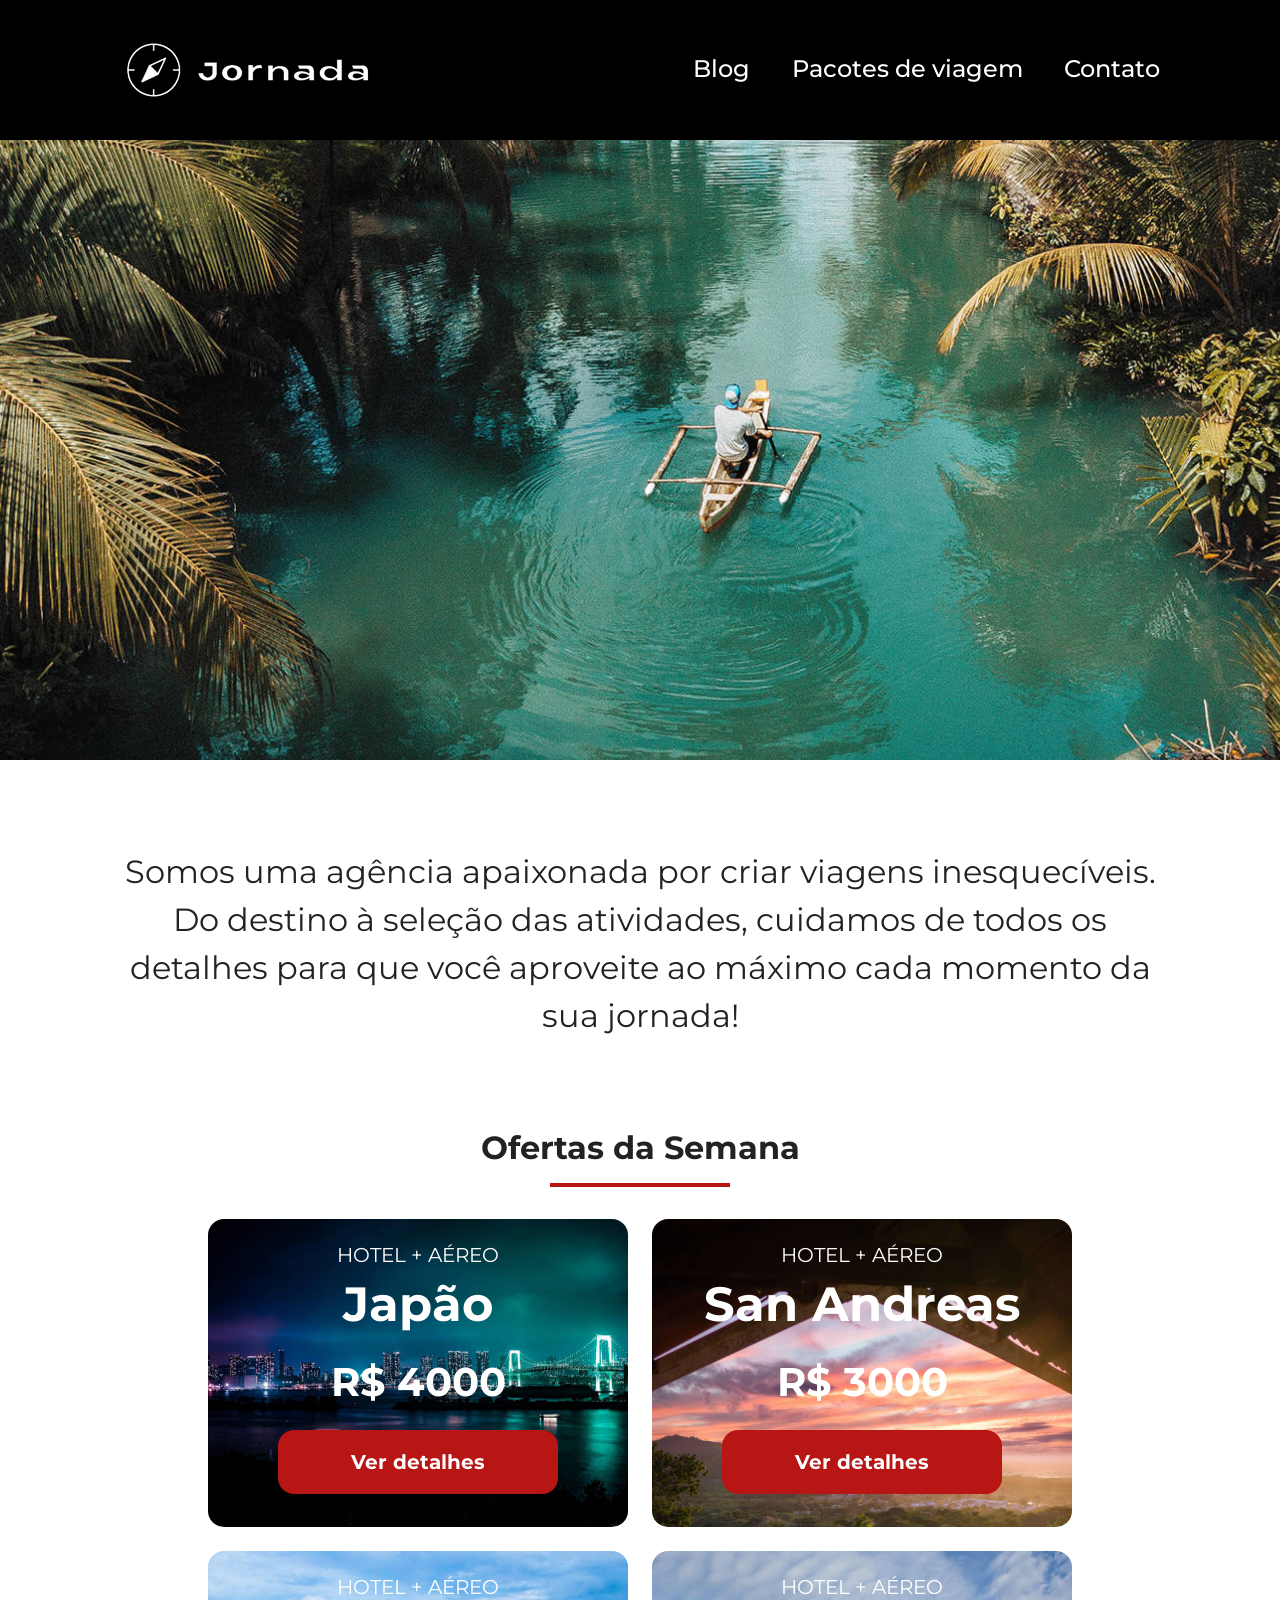
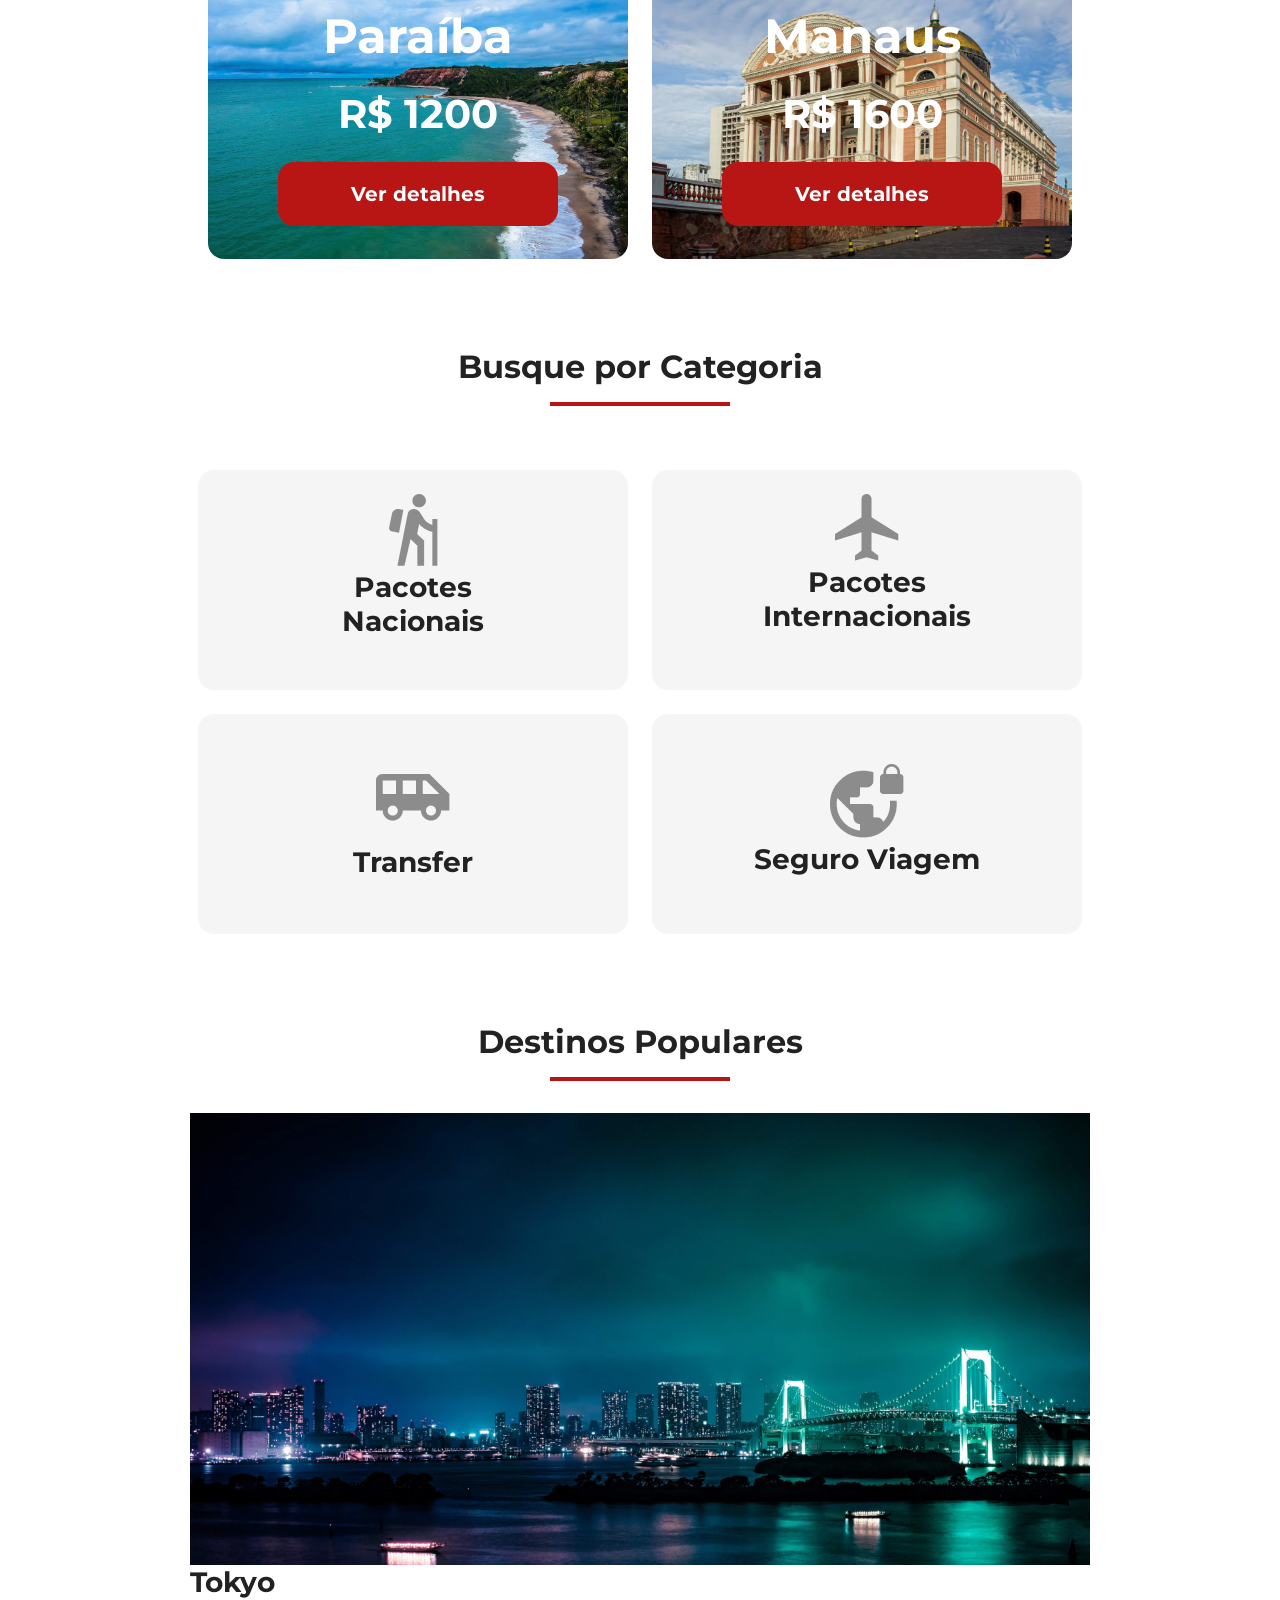
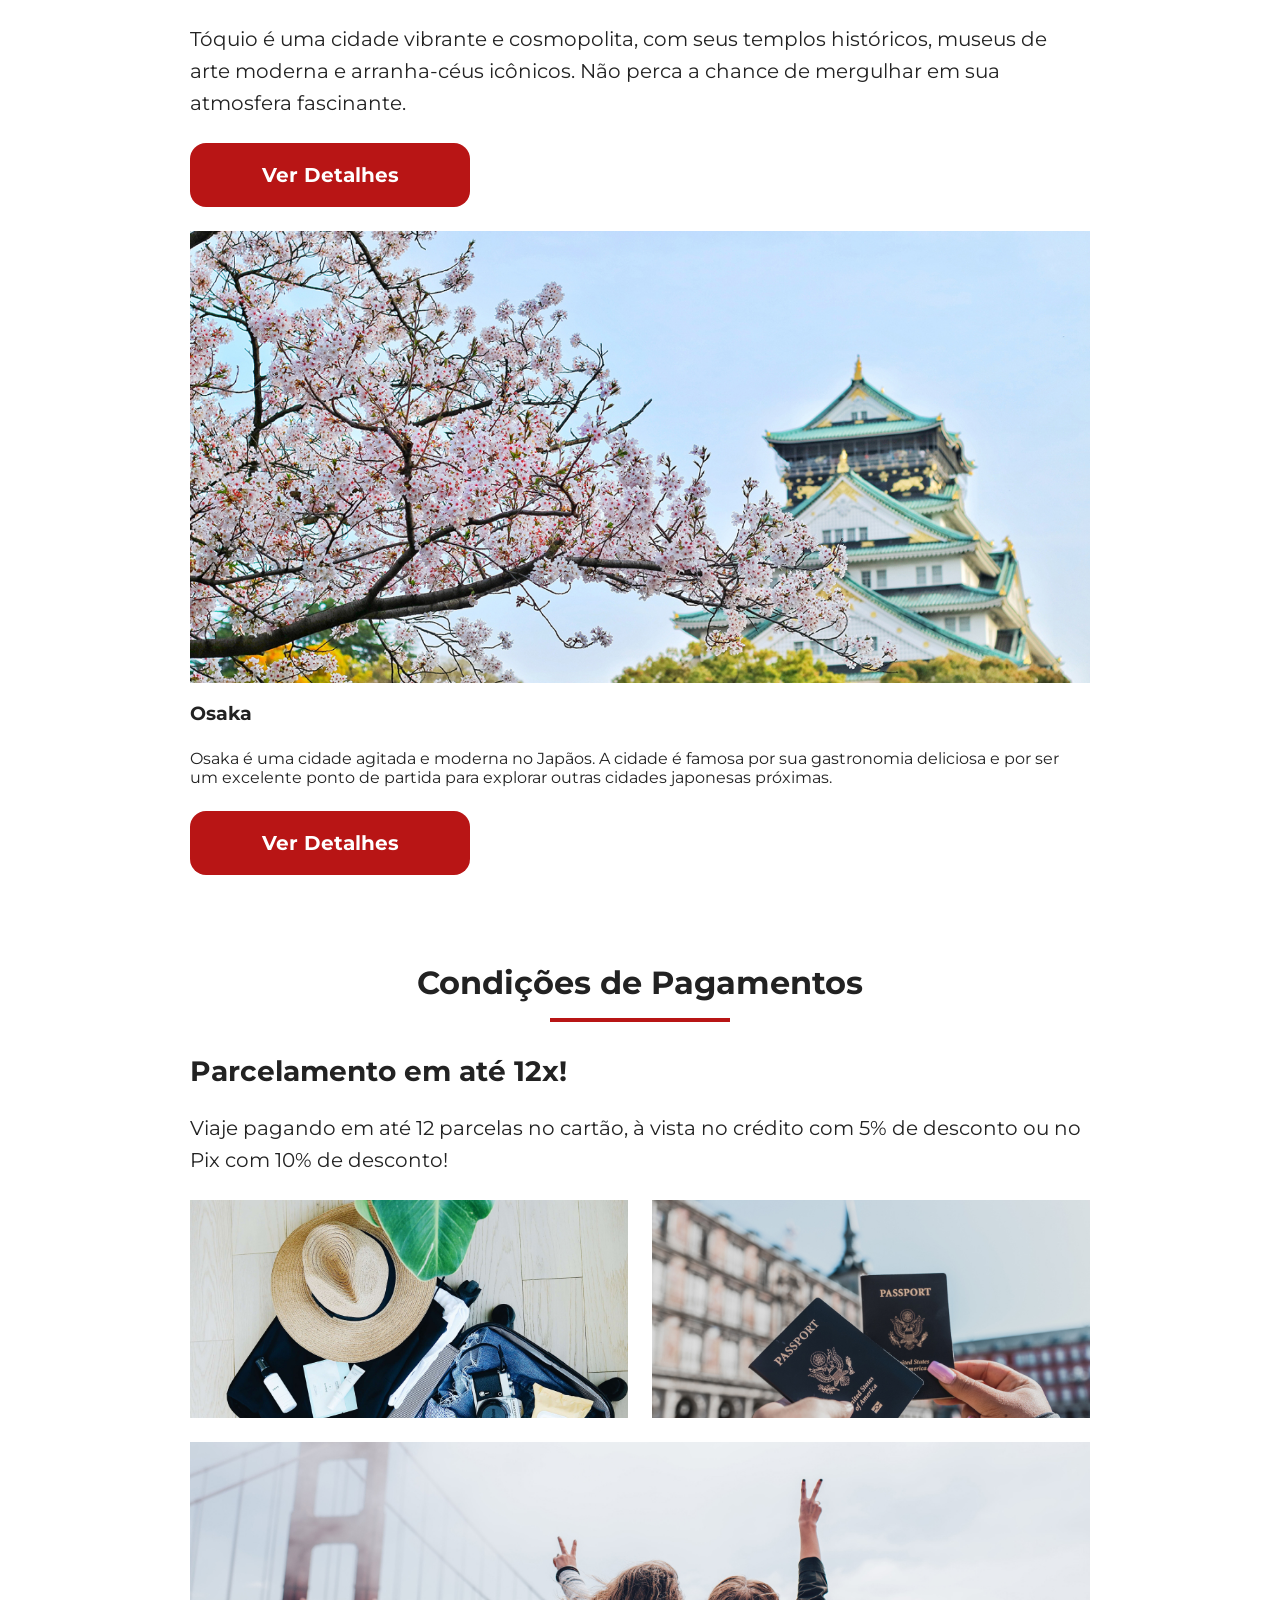
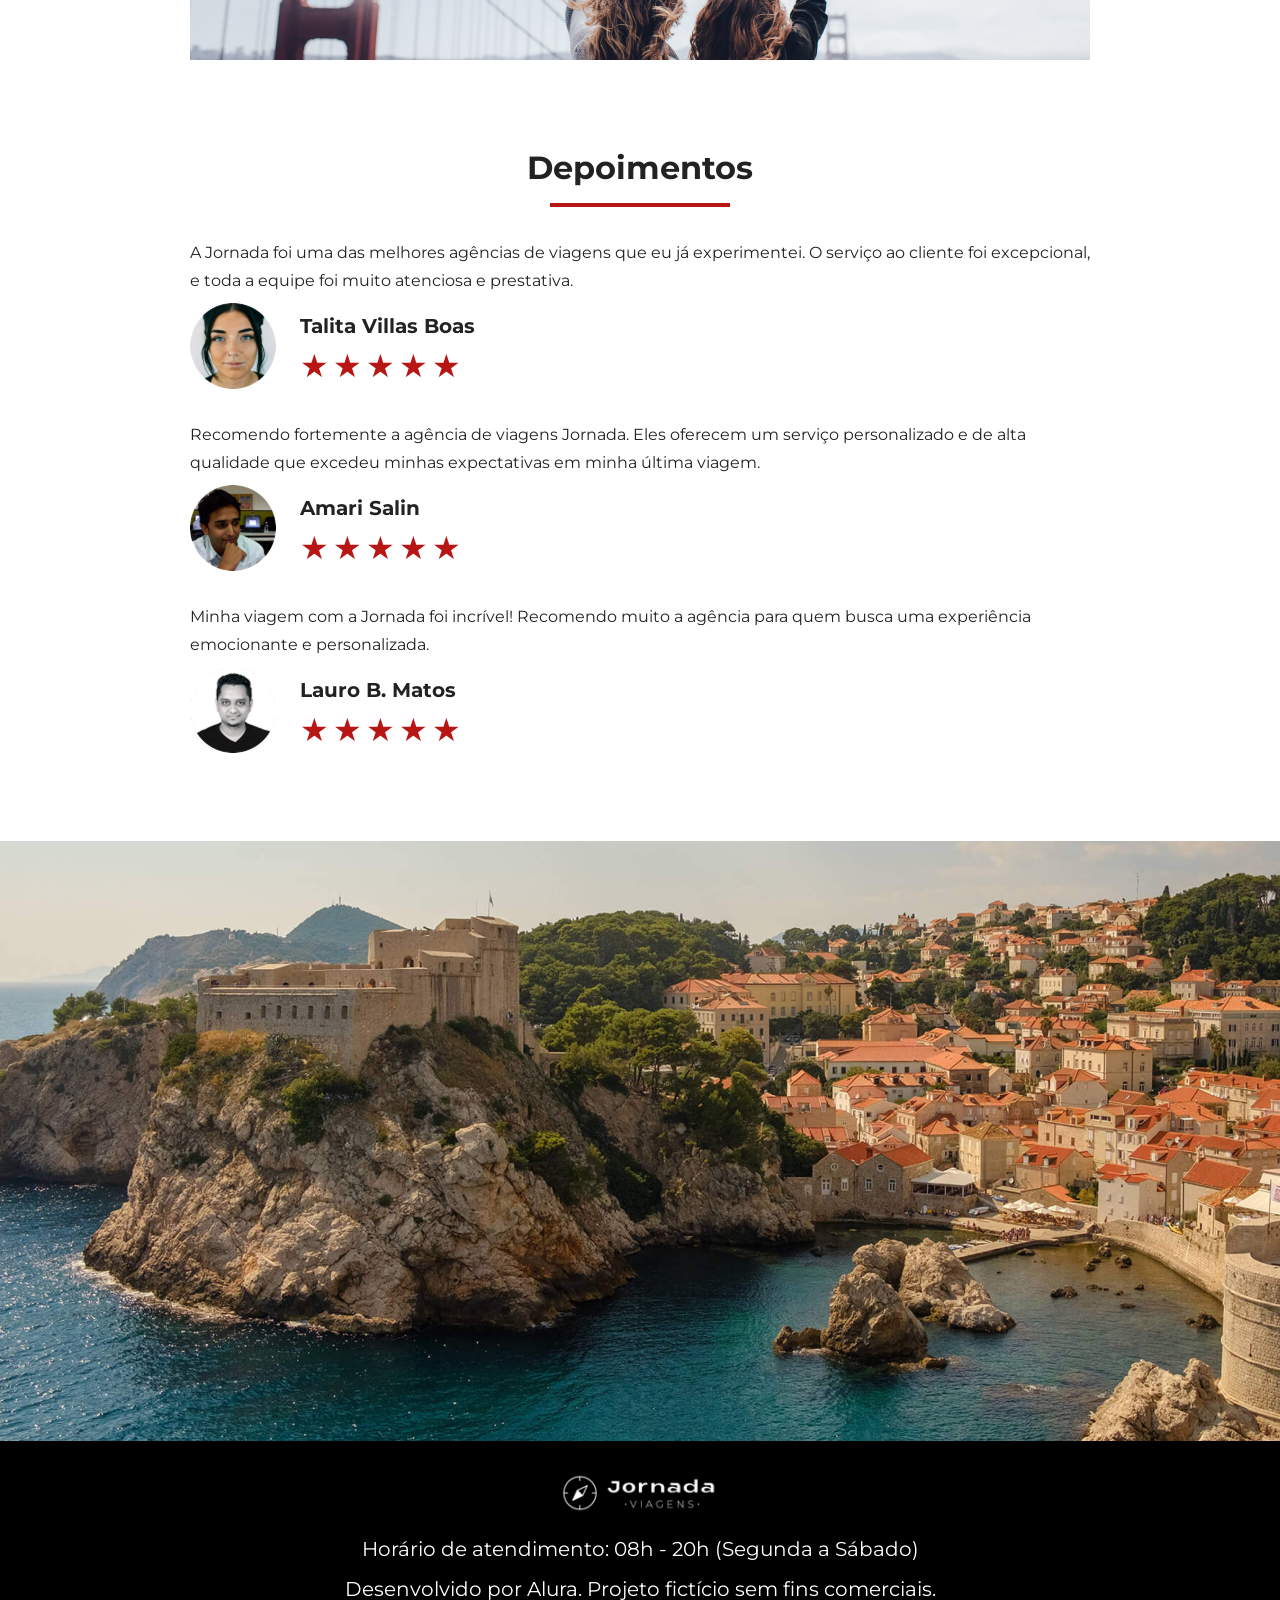
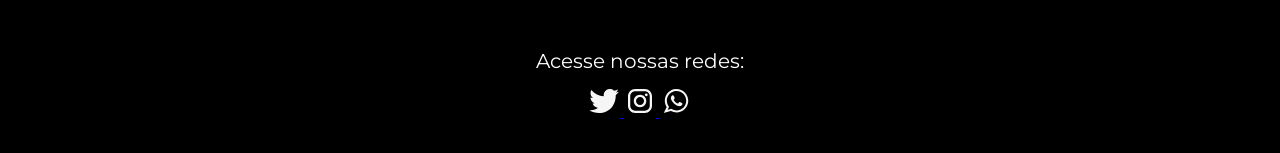
==== commit 155e8b1d: "Finaliza pagina pacotes de viagem" ====
--- a/index.html
+++ b/index.html
@@ -3,8 +3,18 @@
   <head>
     <meta charset="UTF-8" />
     <meta name="viewport" content="width=device-width, initial-scale=1.0" />
+    <meta name="description" content="Jornada Viagens, uma agência apaixonada por criar viagens inesquecíveis.">
+
+    <meta name="og:title" content="Jornada Viagens">
+    <meta name="og:description" content="Jornada Viagens, uma agência apaixonada por criar viagens inesquecíveis.">
+    <meta name="og:image" content="https://sycyr.github.io./jornada-viagens/img/logo-footer.svg">
+    <meta name="og:type" content="website">
+    <meta name="og:url" content="https://sycyr.github.io./jornada-viagens">
+
+    <link rel="icon" href="favicon.svg" type="xml/svg">
     <link rel="stylesheet" href="css/style.css" />
     <title>Jornada Viagens</title>
+  </head>
   </head>
   <body>
     <header class="main-header">
@@ -32,7 +42,7 @@
             </li>
             <li>
               <a
-                href="pacotes.html"
+                href="pacotes-viagem.html"
                 target="_blank"
                 title="Acessar pacotes de viagem"
                 >Pacotes de viagem</a
@@ -123,7 +133,7 @@
           target="_blank"
           title="Busque pela categoria Pacotes Internacionais"
         >
-          <img src="img/card-pacotes-internacionais.png" alt="" />
+          <img src="img/card-pacotes-internacionais.png" alt="icone de um aviao na cor cinza" />
           <h3 class="content-title">Pacotes <br />Internacionais</h3>
         </a>
         <a
@@ -132,7 +142,7 @@
           target="_blank"
           title="Busque pela categoria Transfer"
         >
-          <img src="img/card-transfer.png" alt="" />
+          <img src="img/card-transfer.png" alt="icone de um carro na cor cinza" />
           <h3 class="content-title">Transfer</h3>
         </a>
         <a
@@ -141,7 +151,7 @@
           target="_blank"
           title="Busque pela categoria Seguro Viagem"
         >
-          <img src="img/card-seguro-viagem.png" alt="" />
+          <img src="img/card-seguro-viagem.png" alt="icone da Terra com um cadeado fechado em cima dela, ambos na cor cinza" />
           <h3 class="content-title">Seguro Viagem</h3>
         </a>
       </div>
